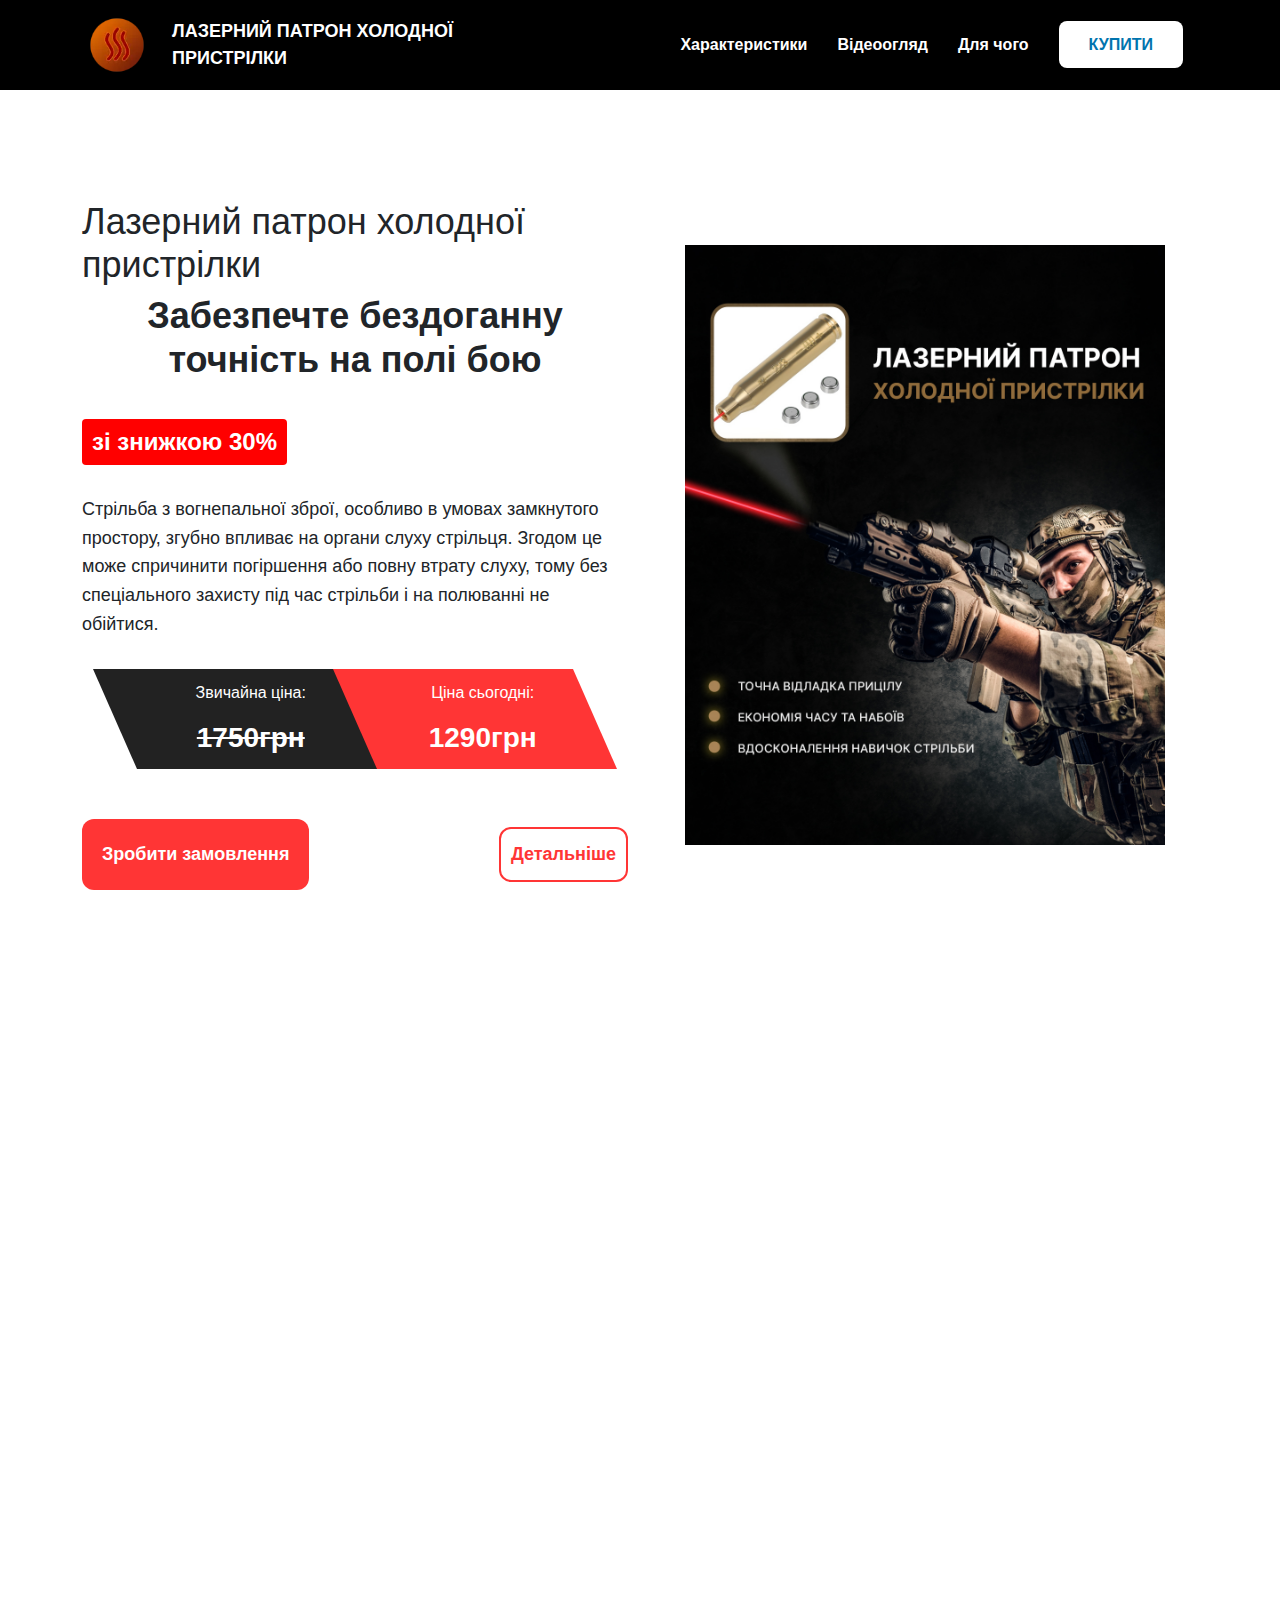
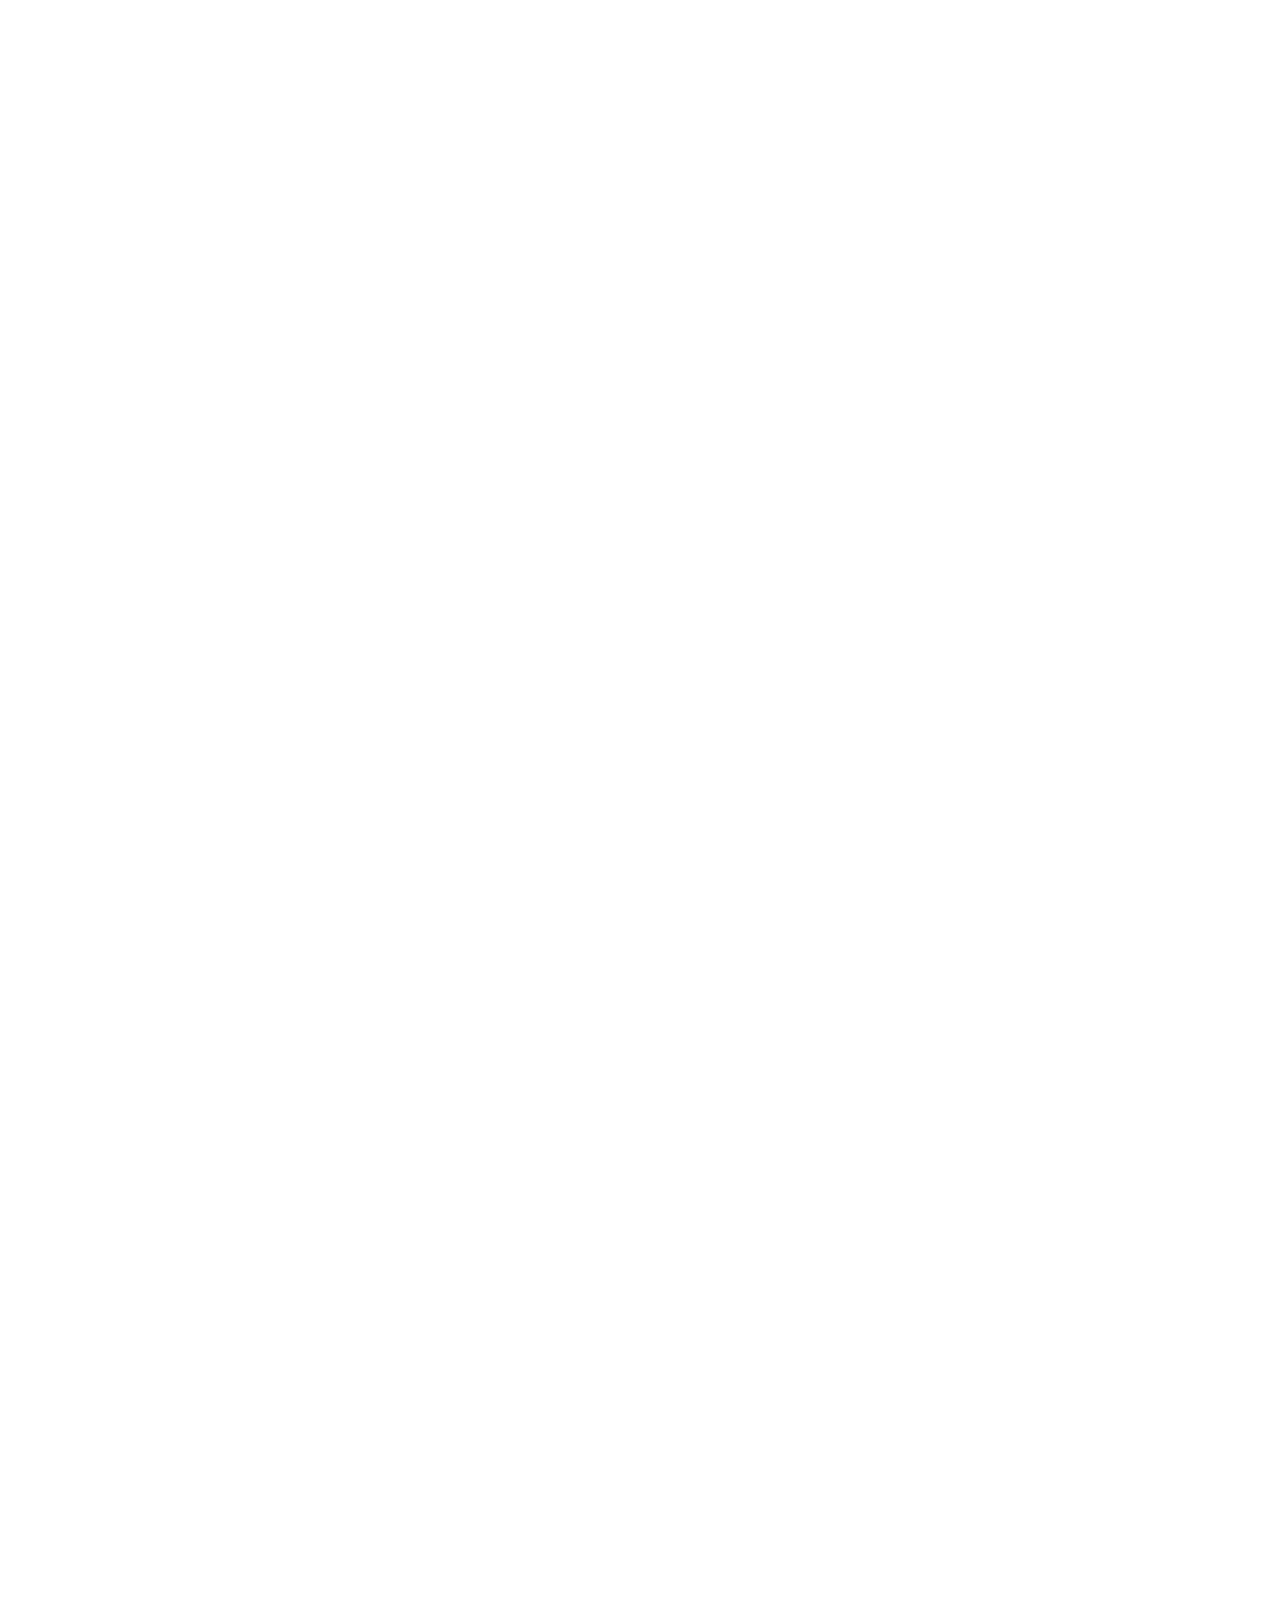
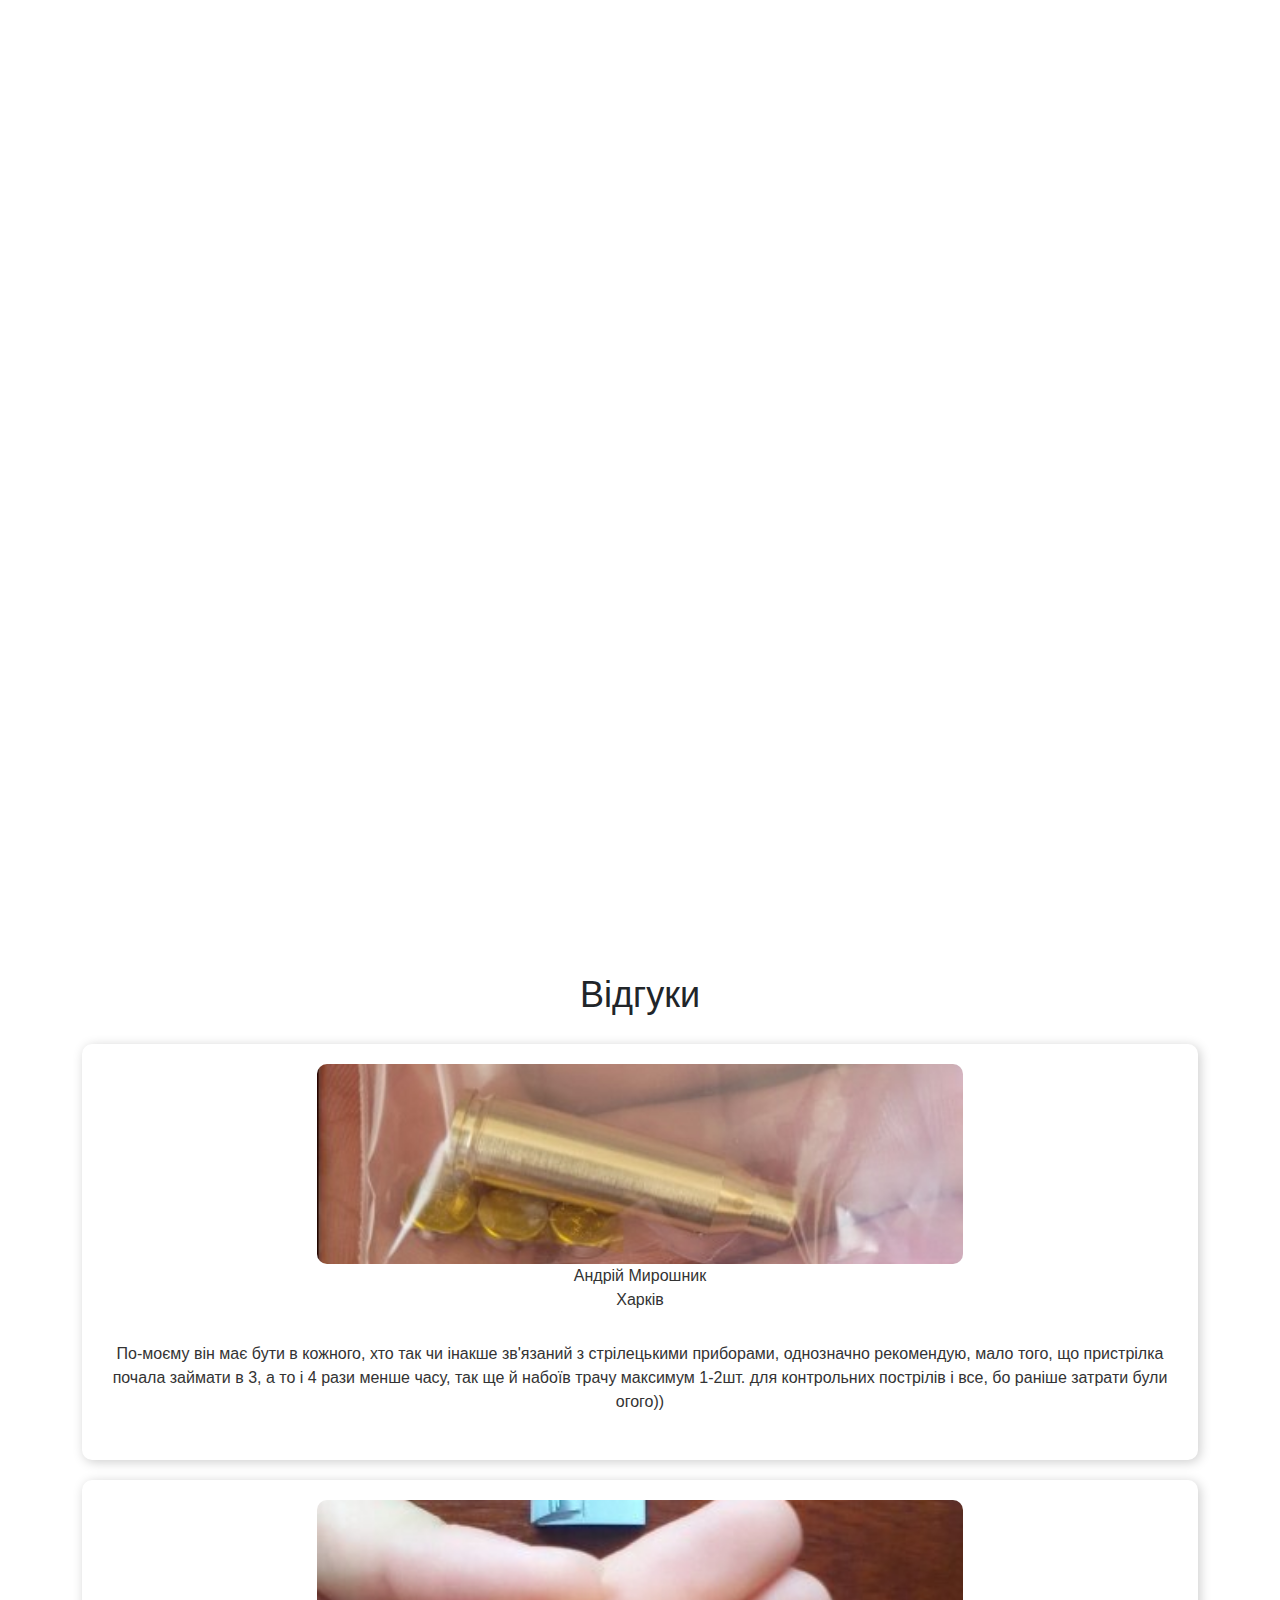
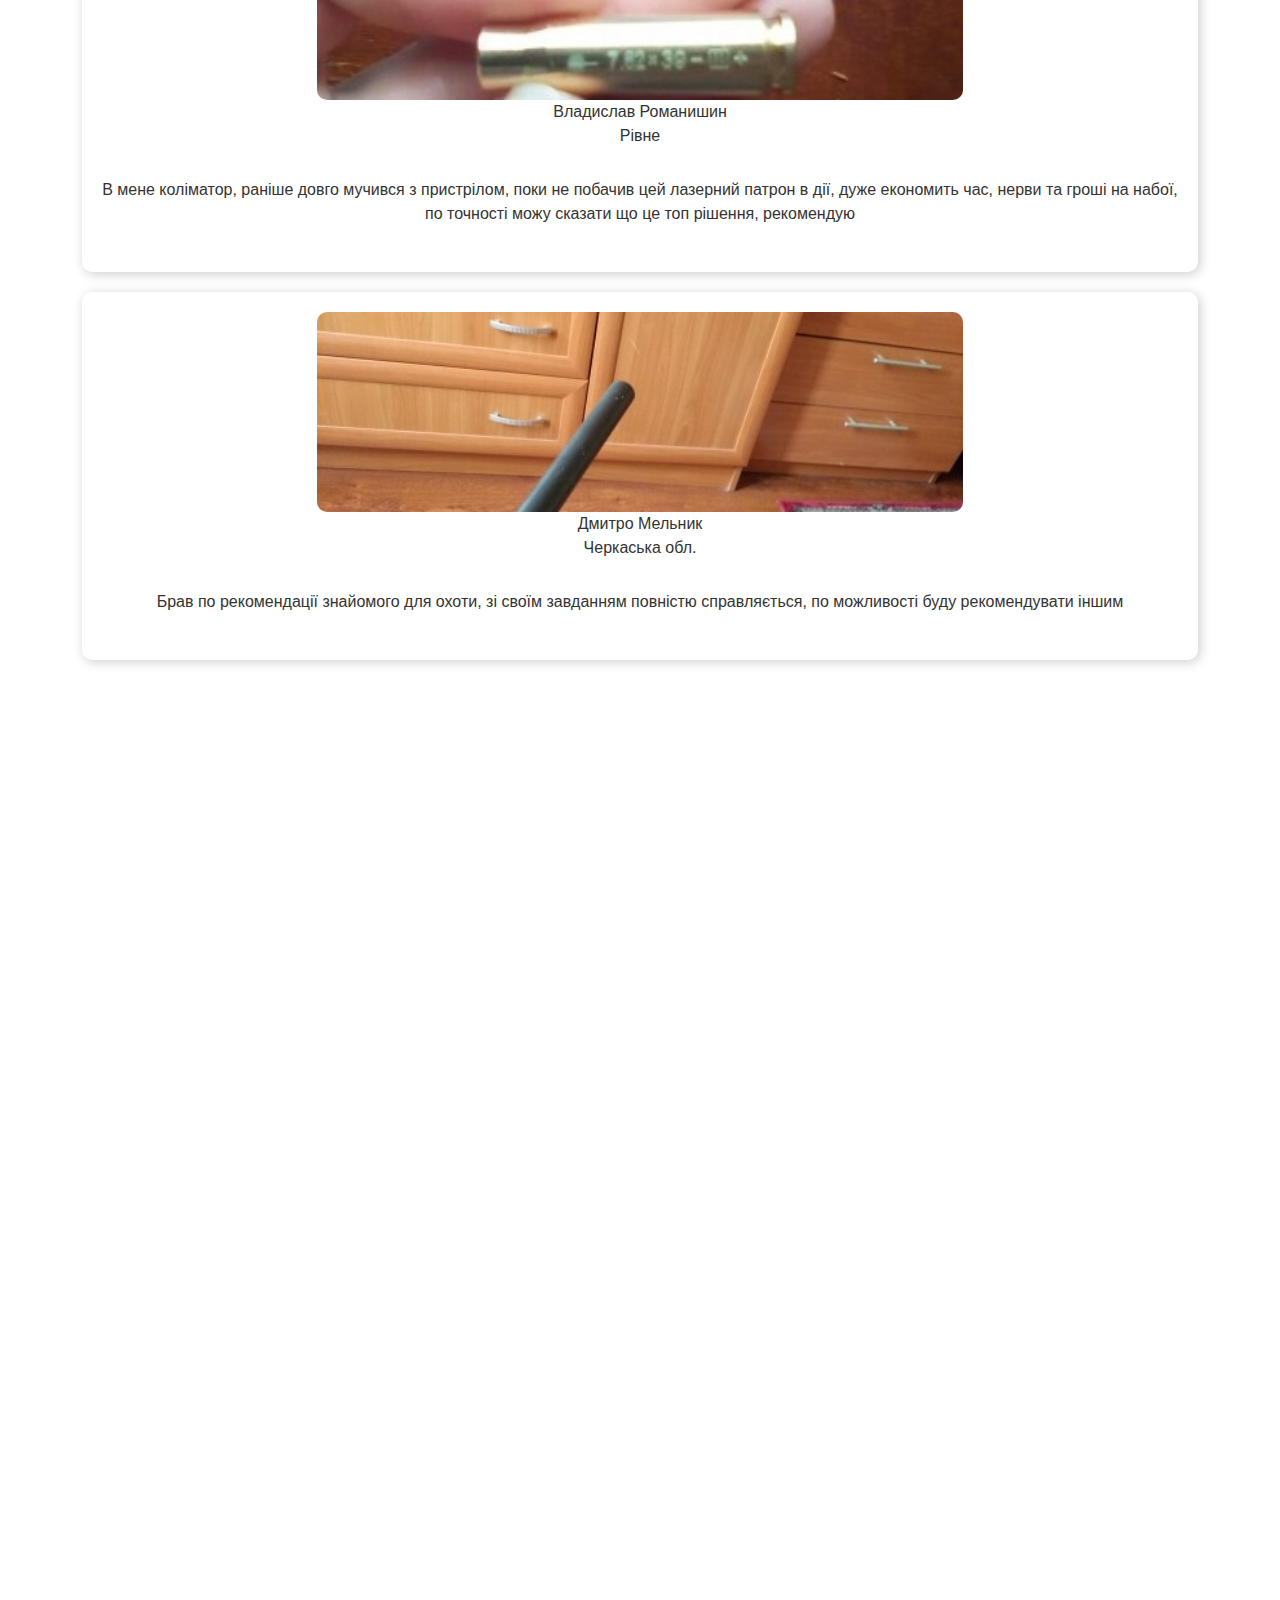
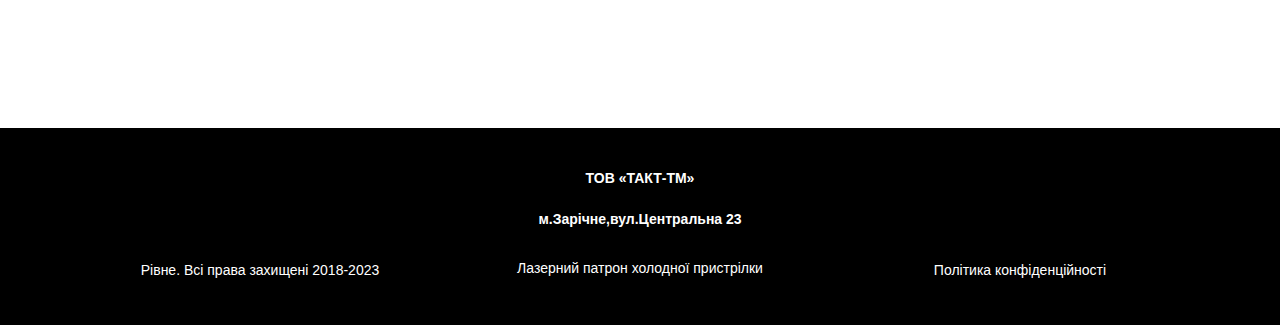
==== index.htm @ 35580bc6 "fx" ====
<html lang="en">
<head>
    <meta name="facebook-domain-verification" content="mes4q5y9ruas2o9gof9w94xjkvfzuq" />
    <meta charset="UTF-8">
    <meta http-equiv="X-UA-Compatible" content="IE=edge">
    <meta name="viewport" content="width=device-width, initial-scale=1.0">
    <link rel="icon" type="image/png" href="images/icon.webp">
    <title>Лазерний патрон холодної пристрілки</title>
    <meta name="description" content="Лазерний патрон холодної пристрілки">

    <!-- <link rel="preconnect" href="https://fonts.googleapis.com">
    <link rel="preconnect" href="https://fonts.gstatic.com" crossorigin>
    <link href="https://fonts.googleapis.com/css2?family=Oswald:wght@400;500;600;700&display=swap" rel="stylesheet"> -->
    <link href="css/css2.css" rel="stylesheet">
    <link rel="stylesheet" href="css/normalize.min.css">
    <link rel="stylesheet" href="css/bootstrap.min.css">
    <link rel="stylesheet" href="css/bootstrap-icons.css">
    <link rel="stylesheet" href="css/slick.min.css">
    <link rel="stylesheet" href="css/slick-theme.min.css">
    <link rel="stylesheet" href="css/aos.css">
    <link rel="stylesheet" href="css/style.css">
    <link rel="stylesheet" href="css/add.css">
    <link rel="stylesheet" href="../ajax/libs/font-awesome/6.2.0/css/all.min.css" integrity="sha512-xh6O/CkQoPOWDdYTDqeRdPCVd1SpvCA9XXcUnZS2FmJNp1coAFzvtCN9BmamE+4aHK8yyUHUSCcJHgXloTyT2A==" crossorigin="anonymous" referrerpolicy="no-referrer">
    <!-- Meta Pixel Code -->
<script>
!function(f,b,e,v,n,t,s)
{if(f.fbq)return;n=f.fbq=function(){n.callMethod?
n.callMethod.apply(n,arguments):n.queue.push(arguments)};
if(!f._fbq)f._fbq=n;n.push=n;n.loaded=!0;n.version='2.0';
n.queue=[];t=b.createElement(e);t.async=!0;
t.src=v;s=b.getElementsByTagName(e)[0];
s.parentNode.insertBefore(t,s)}(window, document,'script',
'https://connect.facebook.net/en_US/fbevents.js');
fbq('init', '333750852397048');
fbq('track', 'PageView');
</script>
<noscript><img height="1" width="1" style="display:none"
src="https://www.facebook.com/tr?id=333750852397048&ev=PageView&noscript=1"
/></noscript>
<!-- End Meta Pixel Code -->

</head>

<body class="loader-active">
    <div class="loader">
        <div class="spinner-border" role="status">
            <span class="visually-hidden">Loading...</span>
        </div>
    </div>
    <header id="header" class="header ">
        <!--header-fixed -->
        <div class="container">
            <div class="header-content">
                <div class="logo">
                    <a href="#">
                        <img src="images/logo.webp" alt="">
                        <span>Лазерний патрон холодної пристрілки</span>
                    </a>
                </div>
                <nav>
                    <li>
                        <a href="#bullets">
                            Характеристики
                        </a>
                    </li>
                    <li>
                        <a href="#video">
                            Відеоогляд
                        </a>
                    </li>
                    <li>
                        <a href="#why">
                            Для чого
                        </a>
                    </li>
                    <li>
                        <a href="#" class="nav-buy-item" data-bs-toggle="modal" data-bs-target="#orderModal">
                            Купити
                        </a>
                    </li>
                </nav>
            </div>
        </div>
    </header>

    <section class="first" id="first">
        <div class="container main-content">
            <div class="row">
                <div class="col-lg-6 col-12">
                    <div class="first-text">
                        <h1>Лазерний патрон холодної пристрілки</h1>
                        <h5 class="text-center fw-semibold">Забезпечте бездоганну точність на полі бою
                        </h5>
                        <span class="subtitle">зі знижкою 30%</span>

                        <p>
                        Стрільба з вогнепальної зброї, особливо в умовах замкнутого простору, згубно впливає на органи слуху стрільця.
Згодом це може спричинити погіршення або повну втрату слуху, тому без спеціального захисту під час стрільби і на полюванні не обійтися.

                        </p>

                        <div class="price_block">
                            <div class="price_item old">
                                <div class="text">Звичайна ціна:</div>
                                <div class="value"><del>1750грн</del></div>
                            </div>
                            <div class="price_item new">
                                <div class="text">Ціна сьогодні:</div>
                                <div class="value"> 1290грн </div>
                            </div>
                        </div>

                        <div class="first-btns">
                            <button type="button" class="btn-buy" data-bs-toggle="modal" data-bs-target="#orderModal">
                                Зробити замовлення
                            </button>

                            <a href="#bullets" class="btn-buy btn-buy--details">Детальніше</a>
                        </div>
                    </div>
                </div>
                <div class="col-lg-6 col-12">
                    <div class="first-img">
                        <img src="images/_25D0_25BF_25D0_25B0_25D1_2582_25D1_2580_25D0_25BE_25D0_25BD _25D1_2581_25D0_25B0_25D0_25B9_25D1_2582.jpg" alt="">
                    </div>
                </div>
            </div>
        </div>
        <div class="mobile-content">
            <div class="mobile-content__header">
                <h3 class="text-center fw-bolder">Лазерний патрон холодної пристрілки</h3>
                <h5 class="text-center fw-semibold">Забезпечте бездоганну точність на полі бою</h5>
                <span class="bg-danger rounded-2text-center fw-semibold">Зі знижкою 30%</span>
            </div>
            <img src="images/_25D0_25BF_25D0_25B0_25D1_2582_25D1_2580_25D0_25BE_25D0_25BD _25D1_2581_25D0_25B0_25D0_25B9_25D1_2582.jpg" alt="">
            <!--<span class="colors" style="font-size: 28px;">з хутром</span>
            <span class="colors">
                Кольори - чорний та <span style="color: #788968;">хакі</span>
            </span>-->
            <div class="price_block">
                <div class="price_item old">
                    <div class="text">Звичайна ціна:</div>
                    <div class="value"><del>1750грн</del></div>
                </div>
                <div class="price_item new">
                    <div class="text">Ціна сьогодні:</div>
                    <div class="value"> 1290грн </div>
                </div>
            </div>
            <button type="button" class="btn-buy js-get-product" data-bs-toggle="modal" data-bs-target="#orderModal" data-id="157" data-price="950" data-name="Лазерний патрон холодної пристрілки">
                Зробити замовлення
            </button>
            <img src="images/_25D1_2584_25D0_25BE_25D1_2582_25D0_25BE _25D0_25BF_25D0_25B5_25D1_2580_25D0_25B5_25D0_25B2_25D0_25B0_25D0_25B31.jpg" alt=""><br>
            <!--<img class="img-gif" src="images/gif2.gif" alt="">-->
            <p>
            Лазерний патрон холодної пристрілки використовується для пристрілки оптичних, відкритих або коліматорних прицілів. Патрон вставляється як звичайний набій, але замість кулі з дула гвинтівки виходить лазерний промінь.


        </div>

    </section>
    
        <section>
        <div class="container">
            <div class="row">
                <div class="col-12">
                    <h2 class="text-center">                                                                                                                                                     
            </div>
        </div>
    </section>
    <br>

    <!-- <section class="advantages" id="advantages" data-aos="fade-right">
        <div class="container">
            <div class="row">
                <div class="col-12">
                    <h2 class="fs-2 text-center">Переваги камери WIFI Smart Camera</h2>
                </div>
            </div>
            <div class="row">
                <div class="col-12">
                    <img src="img/bullets_main.jpg" alt="">
                </div>
            </div>
        </div>
    </section> -->


    <section class="section-bullets" id="bullets" data-aos="fade-right">
        <div class="container">
            <div class="row">
                <div class="col-12">
                    <h2 class="text-center">Характеристики</h2>
                </div>
            </div>
            <div class="bullets-container">
                <div class="row">
                    <div class="col col-xl-4 col-md-6 col-12">
                        <div class="bullet-item">
                            <div class="bullet-img">
                                <img src="images/_25D0_25BF_25D1_2580_25D0_25B8_25D1_2586_25D1_2596_25D0_25BB.jpg" alt="">
                            </div>
                            <div class="bullet-descr">
                                <!--<h5 class="mt-6">Захист</h5>-->
                                <ul class="char-list">
                                    <li>
                                    Ефективна пристрілка: Лазерний патрон дозволяє швидко і точно пристріляти зброю без необхідності витрачати боєприпаси на гарячу пристрілку.
  
                                    </li>
                                    <li>
                                        Економія часу та боєприпасів: Використання лазерного патрона дозволяє значно скоротити час, який зазвичай потрібен на пристрілку з оптичними прицілами, коліматорами тощо.

                                    </li>
                                </ul>
                            </div>
                        </div>
                    </div>

                    <div class="col col-xl-4 col-md-6 col-12">
                        <div class="bullet-item">
                            <div class="bullet-img">
                                <img src="images/_25D0_25BA_25D0_25B0_25D0_25BB_25D1_2596_25D0_25B1_25D1_2580_25D0_25B81.jpg" alt="">
                            </div>

                            <div class="bullet-descr">
                                <!--<h5 class="mt-6">Комфорт для зору</h5>-->
                                <ul class="char-list">
                                    <li>
                                    Універсальність: Підходить для пристрілки різних типів прицілів, включаючи оптичні, відкриті та коліматорні.

                                    </li>
                                    <li>
                                        Чітке позиціонування: Лазерний промінь дозволяє точно позиціонувати прицільну точку на мішені, що забезпечує високу точність стрільби.
                                </ul>
                            </div>
                        </div>
                    </div>

                    <div class="col col-xl-4 col-md-6 col-12">
                        <div class="bullet-item">
                            <div class="bullet-img">
                                <img src="images/_25D0_25BA_25D0_25B0_25D0_25BB_25D1_2596_25D0_25B1_25D1_2580_25D0_25B82.jpg" alt="">
                            </div>

                            <div class="bullet-descr">
                                <!--<h5 class="mt-6">Якісна рама</h5>-->
                                <ul class="char-list">
                                    <li>
                                    Універсальність калібру: Цей лазерний патрон підходить для зброї з калібром 5.45x39 (в наявності також є інші калібри), що охоплює різні моделі, такі як АК74, АК74М, АКС, АКСУ, Малюк та Форт. Це робить його варіантом для власників різних збройних систем.
                                    </li>
                                    
                                    <li>
                                    Видимість променя: Червоний лазерний промінь добре видно, що полегшує визначення точки прицілу навіть на великій відстані.
                                    </li>
                                </ul>
                            </div>
                        </div>
                    </div>

                    <div class="col col-xl-4 col-md-6 col-12">
                        <div class="bullet-item">
                            <div class="bullet-img">
                                <img src="images/_25D0_25BA_25D0_25BE_25D1_2580_25D0_25B8_25D1_2581_25D1_2582_25D1_2583_25D0_25B2_25D0_25B0_25D0_25BD03273AD77B" alt="">
                            </div>

                            <div class="bullet-descr">
                                <!--<h5 class="mt-6">Зручність</h5>-->
                                <ul class="char-list">
                                    <li>
                                    Висока якість матеріалів: Лазерний патрон виготовлений зі високоякісних матеріалів, що забезпечує його довговічність і надійність.
                                    </li>
                                    <li>
                                    Зручність використання: Лазерний патрон має компактний розмір і простий у використанні. Він легко встановлюється у ствол зброї і не потребує додаткових налаштувань.
                                    </li>
                                </ul>
                            </div>
                        </div>
                    </div>

                    

                    <!-- <div class="col col-xl-4 col-md-6 col-12">
                        <div class="bullet-item">
                            <div class="bullet-img">
                                <img src="images/bul6.webp" alt="">
                            </div>

                            <div class="bullet-descr">
                                <h5 class="mt-6">Сумісна з побутовий балоном</h5>
                                <ul class="char-list">
                                    <li>
                                        В комплекті йде перехідник на побутовий балон
                                    </li>
                                    <li>
                                        Витрати газу: <b>82 гр/год</b>
                                    </li>
                                </ul>
                            </div>
                        </div>
                    </div> -->
                </div>
            </div>
        </div>
    </section>



    <!--<img src="images/gif_2.gif" alt="" style="width: 95%;margin: 0 auto;display:block;"><br /><br />-->
    <section class="how cmr-bck-dark" id="how" data-aos="fade-up">
        <div class="container">
            <div class="row">
                <div class="col-12">
                    <h2 class="text-center">
                        Подивіться як це зручно
                    </h2>
                </div>
            </div>
            <div class="row">
                <div class="how-container">
                    <div class="how-item">
                        <div class="how-item__icon">
                            <svg class="svgicon" id="svg54" preserveaspectratio="xMidYMid meet" xmlns="http://www.w3.org/2000/svg" viewbox="0 0 60 60">
                                <rect x="0" y="0" width="60" height="60" style="fill: transparent;" rx="50%" ry="50%">
                                </rect>
                                <g transform="scale(0.6) translate(20, 20)">
                                    <path class="st0" d="M58.624,12.583c-1.225-3.155-3.718-2.657-6.42-2.122c-1.613,0.337-8.791,2.437-20.147,14.413 c-4.714,4.97-7.822,8.932-9.869,11.954c-1.25-1.535-2.684-3.178-4.188-4.683c-4.627-4.625-9.786-7.802-10.002-7.936 c-2.167-1.324-4.993-0.643-6.32,1.521c-1.325,2.164-0.646,4.994,1.516,6.323c0.045,0.028,4.475,2.768,8.302,6.596 c3.904,3.904,7.439,9.183,7.475,9.234c0.862,1.294,2.308,2.05,3.829,2.05c0.261,0,0.522-0.022,0.786-0.067 c1.795-0.312,3.238-1.654,3.677-3.423c0.01-0.042,1.835-5.083,11.47-15.24c7.759-8.183,12.934-10.784,14.727-11.505 c0.017-0.003,2.947-1.268,2.98-1.282C58.777,17.457,59.538,14.94,58.624,12.583z">
                                    </path>
                                </g>
                            </svg>
                        </div>
                        <div class="how-item__text">
                        Швидка та точна пристрілка, що займатиме в рази менше часу та нервів

                        </div>
                    </div>

                    <div class="how-item">
                        <div class="how-item__icon">
                            <svg class="svgicon" id="svg54" preserveaspectratio="xMidYMid meet" xmlns="http://www.w3.org/2000/svg" viewbox="0 0 60 60">
                                <rect x="0" y="0" width="60" height="60" style="fill: transparent;" rx="50%" ry="50%">
                                </rect>
                                <g transform="scale(0.6) translate(20, 20)">
                                    <path class="st0" d="M58.624,12.583c-1.225-3.155-3.718-2.657-6.42-2.122c-1.613,0.337-8.791,2.437-20.147,14.413 c-4.714,4.97-7.822,8.932-9.869,11.954c-1.25-1.535-2.684-3.178-4.188-4.683c-4.627-4.625-9.786-7.802-10.002-7.936 c-2.167-1.324-4.993-0.643-6.32,1.521c-1.325,2.164-0.646,4.994,1.516,6.323c0.045,0.028,4.475,2.768,8.302,6.596 c3.904,3.904,7.439,9.183,7.475,9.234c0.862,1.294,2.308,2.05,3.829,2.05c0.261,0,0.522-0.022,0.786-0.067 c1.795-0.312,3.238-1.654,3.677-3.423c0.01-0.042,1.835-5.083,11.47-15.24c7.759-8.183,12.934-10.784,14.727-11.505 c0.017-0.003,2.947-1.268,2.98-1.282C58.777,17.457,59.538,14.94,58.624,12.583z">
                                    </path>
                                </g>
                            </svg>
                        </div>
                        <div class="how-item__text">
                        Підходить для пристрілки різних типів прицілів

                        </div>
                    </div>

                    <div class="how-item">
                        <div class="how-item__icon">
                            <svg class="svgicon" id="svg54" preserveaspectratio="xMidYMid meet" xmlns="http://www.w3.org/2000/svg" viewbox="0 0 60 60">
                                <rect x="0" y="0" width="60" height="60" style="fill: transparent;" rx="50%" ry="50%">
                                </rect>
                                <g transform="scale(0.6) translate(20, 20)">
                                    <path class="st0" d="M58.624,12.583c-1.225-3.155-3.718-2.657-6.42-2.122c-1.613,0.337-8.791,2.437-20.147,14.413 c-4.714,4.97-7.822,8.932-9.869,11.954c-1.25-1.535-2.684-3.178-4.188-4.683c-4.627-4.625-9.786-7.802-10.002-7.936 c-2.167-1.324-4.993-0.643-6.32,1.521c-1.325,2.164-0.646,4.994,1.516,6.323c0.045,0.028,4.475,2.768,8.302,6.596 c3.904,3.904,7.439,9.183,7.475,9.234c0.862,1.294,2.308,2.05,3.829,2.05c0.261,0,0.522-0.022,0.786-0.067 c1.795-0.312,3.238-1.654,3.677-3.423c0.01-0.042,1.835-5.083,11.47-15.24c7.759-8.183,12.934-10.784,14.727-11.505 c0.017-0.003,2.947-1.268,2.98-1.282C58.777,17.457,59.538,14.94,58.624,12.583z">
                                    </path>
                                </g>
                            </svg>
                        </div>
                        <div class="how-item__text">
                        100% точність та економія боєприпасів

                        </div>
                    </div>
                    <div class="how-item">
                        <div class="how-item__icon">
                            <svg class="svgicon" id="svg54" preserveaspectratio="xMidYMid meet" xmlns="http://www.w3.org/2000/svg" viewbox="0 0 60 60">
                                <rect x="0" y="0" width="60" height="60" style="fill: transparent;" rx="50%" ry="50%">
                                </rect>
                                <g transform="scale(0.6) translate(20, 20)">
                                    <path class="st0" d="M58.624,12.583c-1.225-3.155-3.718-2.657-6.42-2.122c-1.613,0.337-8.791,2.437-20.147,14.413 c-4.714,4.97-7.822,8.932-9.869,11.954c-1.25-1.535-2.684-3.178-4.188-4.683c-4.627-4.625-9.786-7.802-10.002-7.936 c-2.167-1.324-4.993-0.643-6.32,1.521c-1.325,2.164-0.646,4.994,1.516,6.323c0.045,0.028,4.475,2.768,8.302,6.596 c3.904,3.904,7.439,9.183,7.475,9.234c0.862,1.294,2.308,2.05,3.829,2.05c0.261,0,0.522-0.022,0.786-0.067 c1.795-0.312,3.238-1.654,3.677-3.423c0.01-0.042,1.835-5.083,11.47-15.24c7.759-8.183,12.934-10.784,14.727-11.505 c0.017-0.003,2.947-1.268,2.98-1.282C58.777,17.457,59.538,14.94,58.624,12.583z">
                                    </path>
                                </g>
                            </svg>
                        </div>
                        <div class="how-item__text">
                        Підберемо калібр відповідно до вашої ситуації (уточнюється менеджером)

                        </div>
                    </div>
                    <div class="how-item">
                        <div class="how-item__icon">
                            <svg class="svgicon" id="svg54" preserveaspectratio="xMidYMid meet" xmlns="http://www.w3.org/2000/svg" viewbox="0 0 60 60">
                                <rect x="0" y="0" width="60" height="60" style="fill: transparent;" rx="50%" ry="50%">
                                </rect>
                                <g transform="scale(0.6) translate(20, 20)">
                                    <path class="st0" d="M58.624,12.583c-1.225-3.155-3.718-2.657-6.42-2.122c-1.613,0.337-8.791,2.437-20.147,14.413 c-4.714,4.97-7.822,8.932-9.869,11.954c-1.25-1.535-2.684-3.178-4.188-4.683c-4.627-4.625-9.786-7.802-10.002-7.936 c-2.167-1.324-4.993-0.643-6.32,1.521c-1.325,2.164-0.646,4.994,1.516,6.323c0.045,0.028,4.475,2.768,8.302,6.596 c3.904,3.904,7.439,9.183,7.475,9.234c0.862,1.294,2.308,2.05,3.829,2.05c0.261,0,0.522-0.022,0.786-0.067 c1.795-0.312,3.238-1.654,3.677-3.423c0.01-0.042,1.835-5.083,11.47-15.24c7.759-8.183,12.934-10.784,14.727-11.505 c0.017-0.003,2.947-1.268,2.98-1.282C58.777,17.457,59.538,14.94,58.624,12.583z">
                                    </path>
                                </g>
                            </svg>
                        </div>
                        <div class="how-item__text">
                        Легке встановлення та просте використання
                        </div>
                    </div>
                    </div>
                </div>
            </div>

        </div>
    </section>



    <!--<section class="copy" id="copy" data-aos="fade-right">-->
    <!--    <div class="container">-->
    <!--        <div class="row">-->
    <!--            <div class="col-12">-->
    <!--                <h2 class="fs-2 text-center text-danger text-uppercase fw-bolder">-->
    <!--                    Обережно!-->
    <!--                    <br>-->
    <!--                    Остерігайтесь дешевих копій!-->
    <!--                </h2>-->
    <!--            </div>-->
    <!--        </div>-->
    <!--        <div class="row">-->
    <!--            <div class="col-12 col-lg-6">-->
    <!--                <div class="copy-img">-->
    <!--                    <img src="img/copy.jpg" alt="">-->
    <!--                </div>-->
    <!--            </div>-->
    <!--            <div class="col-12 col-lg-6">-->
    <!--                <div class="copy-text">-->
    <!--                    <h5>-->
    <!--                        <b> <span class="text-danger">Мінуси</span> (100% зовнішня схожість з оригіналом):</b>-->
    <!--                    </h5>-->
    <!--                    <ul>-->
    <!--                        <li>-->
    <!--                            <i class="bi bi-backspace-reverse text-danger"></i>-->
    <!--                            Якість відеозйомки менше 1 мегапікселя-->
    <!--                        </li>-->
    <!--                        <li>-->
    <!--                            <i class="bi bi-backspace-reverse text-danger"></i>-->
    <!--                            Помилки при підключенні до телефону-->
    <!--                        </li>-->
    <!--                        <li>-->
    <!--                            <i class="bi bi-backspace-reverse text-danger"></i>-->
    <!--                            Відеозапис без звуку-->
    <!--                        </li>-->
    <!--                        <li>-->
    <!--                            <i class="bi bi-backspace-reverse text-danger"></i>-->
    <!--                            Відсутність функції повороту камери на 360 градусів-->
    <!--                        </li>-->
    <!--                    </ul>-->
    <!--                </div>-->
    <!--            </div>-->
    <!--        </div>-->
    <!--    </div>-->
    <!--</section>-->



    <!-- <section class="video" id="video" data-aos="fade-up">
        <div class="container">
            <div class="row">
                <div class="col-12">
                    <h2 class="fs-2 text-center">
                        Відеоогляд Обігрівача-плитки
                    </h2>
                </div>
            </div>
            <div class="row mt-1">
                <div class="col-12">
                    <div class="video-block">
                        <video src="https://www.youtube.com/watch?v=rynV5MUEolw" controls="controls" />                                                                                                                                                                                                                                       
                    </div>
                </div>
            </div>
        </div>
    </section> -->

    <section class="why" id="why" data-aos="fade-right">
        <div class="container">
            <div class="row">
                <div class="col-12">
                    <h4 class="fs-2 text-center">Для чого купують?</h4>
                </div>
            </div>
            <div class="why-container">
                <div class="row">
                    <div class="col-lg-4 col-12">
                        <div class="why-item">
                            <!-- <h5>Складна зима 2022</h5> -->
                            <img src="images/_25D1_2581_25D0_25BD_25D0_25B0_25D0_25B9_25D0_25BF_25D0_25B5_25D1_2580.jpg" alt="">
                            <span class="fs-4 mt-3">
                            Для військових та правоохоронних органів: Лазерний патрон може бути корисним для тренувань та пристрілки військових, де точність і швидкість реакції мають велике значення.
                            </span>
                        </div>
                    </div>
                    <div class="col-lg-4 col-12">
                        <div class="why-item">
                            <!-- <h5>Подорожі та походи</h5> -->
                            <img src="images/why2.jpg" alt="">
                            <span class="fs-4 mt-3">
                            Для власників зброї: Люди, які володіють зброєю, зокрема охотники, можуть використовувати лазерний патрон для точної пристрілки своєї зброї і покращення її ефективності.
                            </span>
                        </div>
                    </div>
                    <div class="col-lg-4 col-12">
                        <div class="why-item">
                            <!-- <h5>Полювання та рибалка</h5> -->
                            <img src="images/_25D1_2582_25D1_2596_25D1_2580.jpg" alt="">
                            <span class="fs-4 mt-3">
                            Для стрілецьких клубів та навчальних закладів: Організації, які займаються навчанням та тренуванням стрільби, можуть використовувати лазерний патрон як зручний та економічний засіб для навчання техніки прицілювання та стрільби без необхідності використання реальних патронів.

                            </span>
                        </div>
                    </div>
                </div>
            </div>
        </div>
    </section>

    <div class="galery reviews-block">
        <div class="container">
            <div class="row mt-3">
                <div class="col-12">
                    <h2 class="text-center">Відгуки</h2>
                </div>
            </div>
            <div class="row">
                <div class="col-12">
                    <div class="reviews_slider">
                        <div>
                            <div class="review_item">
                                <div class="author_block clearfix">
                                   <img class="avatar" src="images/_25D0_25BE_25D1_2582_25D0_25B7_25D0_25B8_25D0_25B2 4.jpg" alt="">
                                    <div class="author_info">
                                        
                                        <div class="name">Андрій Мирошник</div>
                                        <div class="info">Харків </div>
                                    </div>
                                </div>
                                <p>
                                 По-моєму він має бути в кожного, хто так чи інакше зв'язаний з стрілецькими приборами, однозначно рекомендую, мало того, що пристрілка почала займати в 3, а то і 4 рази менше часу, так ще й набоїв трачу максимум 1-2шт. для контрольних пострілів і все, бо раніше затрати були огого))

                                </p>
                            </div>
                        </div>

                        <div>
                            <div class="review_item">
                                <div class="author_block clearfix">
                                   <img class="avatar" src="images/_25D0_25BE_25D1_2582_25D0_25B7_25D0_25B8_25D0_25B2 1.jpg" alt="">
                                    <div class="author_info">
                                        <div class="name">Владислав Романишин</div>
                                        <div class="info">Рівне</div>
                                    </div>
                                </div>
                                <p>
                                 В мене коліматор, раніше довго мучився з пристрілом, поки не побачив цей лазерний патрон в дії, дуже економить час, нерви та гроші на набої, по точності можу сказати що це топ рішення, рекомендую
                                </p>
                            </div>
                        </div>

                        <div>
                            <div class="review_item">
                                <div class="author_block clearfix">
                                   <img class="avatar" src="images/_25D0_25BE_25D1_2582_25D0_25B7_25D0_25B8_25D0_25B2 3.jpg" alt="">
                                    <div class="author_info">
                                        <div class="name"> Дмитро Мельник</div>
                                        <div class="info">Черкаська обл.</div>
                                    </div>
                                </div>
                                <p>
                                 Брав по рекомендації знайомого для охоти, зі своїм завданням повністю справляється, по можливості буду рекомендувати іншим

                                </p>
                            </div>
                        </div>


                    </div>
                </div>
            </div>
        </div>

    </div>

    <section class="cta" id="cta" data-aos="fade-up">
        <div class="container-fluid">
            <div class="row">
                <div class="col-12 cta-headline">
                    <h3 class="text-center fw-bolder">Лазерний патрон холодної пристрілки</h3>
                    <h5 class="text-center fw-semibold">Забезпечте бездоганну точність на полі бою</h5>
                    <span class="bg-danger rounded-2text-center fw-semibold">Зі знижкою 30%</span>
                </div>
            </div>
        </div>
        <div class="container">
            <div class="row">
                <div class="col-12">
                    <div class="cta-img">
                        <img src="images/_25D0_25BF_25D0_25B0_25D1_2582_25D1_2580_25D0_25BE_25D0_25BD _25D1_2581_25D0_25B0_25D0_25B9_25D1_2582.jpg" alt="">
                    </div>
                </div>
                <!--<span class="colors" style="font-size: 28px;">з хутром</span>
                <span class="colors">
                    Кольори - чорний та <span style="color: #788968;">хакі</span>
                </span>-->
                <div class="col-12">
                    <div class="cta-form">
                        <div class="price_block">
                            <div class="price_item old">
                                <div class="text">Звичайна ціна:</div>
                                <div class="value"><del>1750грн</del></div>
                            </div>
                            <div class="price_item new">
                                <div class="text">Ціна сьогодні:</div>
                                <div class="value"> 1290грн </div>
                            </div>
                        </div>

                        <button type="button" class="btn-buy js-get-product" data-bs-toggle="modal" data-bs-target="#orderModal" data-id="" data-price="899" data-name="Лазерний патрон холодної пристрілки">
                            Зробити замовлення
                        </button>
                    </div>
                </div>
            </div>
        </div>
    </section>

    <footer>
        <div class="container">
            <div class="row">
                <div class="company-details">
                    <span style="margin-bottom: 20px">ТОВ «ТАКТ-ТМ»</span>
                    <span>м.Зарічне,вул.Центральна 23</span>
                    <!-- <span>
                        <a href="380630669413">+380 63 066 94 13</a>
                    </span> -->

                </div>

                <style>
                    .company-details {
                        box-sizing: border-box;
                        width: 100%;
                        margin: 0 auto;
                        text-align: center;
                        font-weight: 700;
                        color: white;
                        margin-bottom: 30px;
                        display: flex;
                        flex-direction: column;
                        align-items: center;
                    }
                </style>
            </div>

            <div class="row">
                <div class="col-md-4">
                    <span class="footer__policy">Рівне. Всі права захищені 2018-2023</span>
                </div>
                <div class="col-md-4">
                    <h3 class="footer__title">Лазерний патрон холодної пристрілки</h3>
                </div>
                <div class="col-md-4">
                    <a class="footer__link" href="politics.html">Політика конфіденційності</a>
                </div>
            </div>
        </div>
    </footer>


    <div class="modal fade" id="orderModal" tabindex="-1" aria-labelledby="orderModal" aria-hidden="true">
        <div class="modal-dialog">
            <div class="modal-content">
                <div class="modal-header">
                    <button type="button" class="btn-close" data-bs-dismiss="modal" aria-label="Close"></button>
                </div>
                <div class="modal-body">
                    <form action="spasibo.php" method="post">
                        <h3 class="mb-3">Заповніть, будь ласка, форму нижче</h3>
                        <input class="form-control form-control-lg" type="text" placeholder="Ваше прізвище та ім'я" name="name" required="">
                        <input class="form-control form-control-lg mt-3" type="text" placeholder="Ваш номер телефону" name="phone" required="">

                        <input type="hidden" name="product" id="hiddenProduct" value="Лазерний патрон холодної пристрілки" hidden="hidden">
                        <input type="hidden" name="type" value="offer">
                        <button type="submit" class="btn-buy mt-5">
                            Зробити замовлення
                        </button>

                        <span class="mt-4 text-center" style="font-size: 12px">
                            Відправляючи дані ви погоджуєтесь з <a href="politics.html" target="_blank">політикою
                                конфіденційності</a>
                        </span>
                    </form>
                </div>
            </div>
        </div>
    </div>

    <script src="js/jquery.min.js"></script>
    <script src="js/jquery.maskedinput.min.js"></script>
    <script src="js/bootstrap.bundle.min.js"></script>
    <script src="js/aos.js"></script>
    <script src="js/slick.min.js"></script>
    <script src="js/scripts.js"></script>



</body>

</html>
---- css/css2.css ----
@font-face {
  font-family: 'Lora';
  font-style: italic;
  font-weight: 400;
  font-display: swap;
  src: url(../fonts/0QI8MX1D_JOuMw_hLdO6T2wV9KnW-MoFkqg.ttf) format('truetype');
}
@font-face {
  font-family: 'Lora';
  font-style: italic;
  font-weight: 500;
  font-display: swap;
  src: url(../fonts/0QI8MX1D_JOuMw_hLdO6T2wV9KnW-PgFkqg.ttf) format('truetype');
}
@font-face {
  font-family: 'Lora';
  font-style: italic;
  font-weight: 600;
  font-display: swap;
  src: url(../fonts/0QI8MX1D_JOuMw_hLdO6T2wV9KnW-BQCkqg.ttf) format('truetype');
}
@font-face {
  font-family: 'Lora';
  font-style: italic;
  font-weight: 700;
  font-display: swap;
  src: url(../fonts/0QI8MX1D_JOuMw_hLdO6T2wV9KnW-C0Ckqg.ttf) format('truetype');
}
@font-face {
  font-family: 'Lora';
  font-style: normal;
  font-weight: 400;
  font-display: swap;
  src: url(../fonts/0QI6MX1D_JOuGQbT0gvTJPa787weuyJG.ttf) format('truetype');
}
@font-face {
  font-family: 'Lora';
  font-style: normal;
  font-weight: 500;
  font-display: swap;
  src: url(../fonts/0QI6MX1D_JOuGQbT0gvTJPa787wsuyJG.ttf) format('truetype');
}
@font-face {
  font-family: 'Lora';
  font-style: normal;
  font-weight: 600;
  font-display: swap;
  src: url(../fonts/0QI6MX1D_JOuGQbT0gvTJPa787zAvCJG.ttf) format('truetype');
}
@font-face {
  font-family: 'Lora';
  font-style: normal;
  font-weight: 700;
  font-display: swap;
  src: url(../fonts/0QI6MX1D_JOuGQbT0gvTJPa787z5vCJG.ttf) format('truetype');
}
---- css/style.css ----
@font-face {
    font-family: "TTNorms Medium";
    src: url(../fonts/343165_D_0.eot);
    src: url(../fonts/343165_D_0.eot) format("embedded-opentype"), url(../fonts/343165_D_0.woff2) format("woff2"), url(../fonts/343165_D_0.woff) format("woff"), url(../fonts/343165_D_0.ttf) format("truetype")
}

* {
    font-family: "Open Sans", "Helvetica Neue", Helvetica, Arial, sans-serif;

    /* font-family: 'Oswald', sans-serif; */
    -webkit-box-sizing: border-box;
    box-sizing: border-box
}

h1,
h2,
h3,
h4,
h5,
h6 {
    font-family: "TTNorms Medium", sans-serif;
    /* font-family: 'Oswald', sans-serif; */
    font-size: 36px
}

.cmr-bck-dark {
    background-color: #292e2d;
    color: white
}

.loader-active {
    overflow: hidden
}

.loader-active .loader {
    height: 100vh;
    width: 100%;
    position: absolute;
    left: 0;
    top: 0;
    background-color: #0074ae;
    display: -webkit-box;
    display: -ms-flexbox;
    display: flex;
    -webkit-box-align: center;
    -ms-flex-align: center;
    align-items: center;
    -webkit-box-pack: center;
    -ms-flex-pack: center;
    justify-content: center;
    z-index: 300
}

.loader-active .loader .spinner-border {
    color: white;
    width: 100px;
    height: 100px
}

header {
    background-color: #0074ae;
    position: fixed;
    z-index: 100;
    width: 100%
}

header .header-content {
    display: -webkit-box;
    display: -ms-flexbox;
    display: flex;
    -webkit-box-align: center;
    -ms-flex-align: center;
    align-items: center;
    -webkit-box-pack: justify;
    -ms-flex-pack: justify;
    justify-content: space-between;
    padding: 10px 0px
}

.header--fixed .logo a img {
    height: 60px;
    -webkit-transition: all .4s;
    transition: all .4s
}

.header--fixed .logo a span {
    font-size: 18px;
    -webkit-transition: all .4s;
    transition: all .4s;
}

.logo a {
    text-decoration: none;
    display: -webkit-box;
    display: -ms-flexbox;
    display: flex;
    -webkit-box-align: center;
    -ms-flex-align: center;
    align-items: center
}

.logo a img {
    height: 70px;
    -o-object-fit: contain;
    object-fit: contain;
    -webkit-transition: all .4s;
    transition: all .4s
}

.logo a span {
    color: white;
    font-weight: 900;
    text-transform: uppercase;
    font-size: 24px;
    margin-left: 20px;
    -webkit-transition: all .4s;
    transition: all .4s;
    max-width: 300px;
}

nav {
    display: -webkit-box;
    display: -ms-flexbox;
    display: flex;
    -webkit-box-align: center;
    -ms-flex-align: center;
    align-items: center;
    list-style: none
}

nav li {
    margin: 0px 15px
}

nav li a {
    text-decoration: none;
    color: white;
    font-weight: 700;
    position: relative;
    -webkit-transition: all .4s;
    transition: all .4s
}

nav li a::after {
    content: '';
    background-color: white;
    width: 0%;
    height: 2px;
    bottom: -2px;
    position: absolute;
    left: 0;
    -webkit-transition: all .4s;
    transition: all .4s
}

nav li a:hover {
    color: #b7c0d6;
    -webkit-transition: all .4s;
    transition: all .4s
}

nav li a:hover::after {
    background-color: #b7c0d6;
    width: 100%;
    -webkit-transition: all .4s;
    transition: all .4s
}

.nav-buy-item {
    background-color: white;
    padding: 15px 30px;
    border-radius: 8px;
    color: #0074ae;
    -webkit-transition: all .4s;
    transition: all .4s;
    text-transform: uppercase;
    white-space: nowrap;
}

.nav-buy-item:hover {
    background-color: #b7c0d6;
    color: white;
    -webkit-transition: all .4s;
    transition: all .4s
}

.nav-buy-item:hover::after {
    width: 0px !important
}

@media (max-width: 1399px) {
    .logo a span {
        font-size: 18px
    }

    .logo img {
        height: 60px
    }

    .header--fixed .logo a img {
        height: 50px;
        -webkit-transition: all .4s;
        transition: all .4s
    }

    .header--fixed .logo a span {
        font-size: 14px;
        -webkit-transition: all .4s;
        transition: all .4s
    }
}

@media (max-width: 992px) {
    header nav {
        display: none
    }
}

@media (max-width: 575px) {
    header {
        display: none
    }
}

.first {
    padding: 200px 0px 20px
}

.mobile-content {
    display: none
}

.first-text {
    display: -webkit-box;
    display: -ms-flexbox;
    display: flex;
    -webkit-box-orient: vertical;
    -webkit-box-direction: normal;
    -ms-flex-direction: column;
    flex-direction: column;
    -webkit-box-align: start;
    -ms-flex-align: start;
    align-items: flex-start;
    -webkit-box-pack: center;
    -ms-flex-pack: center;
    justify-content: center
}

.first-text h1 {
    font-size: 44px
}

.first-text .subtitle {
    font-size: 24px;
    margin: 30px 0px;
    background-color: red;
    padding: 5px 10px;
    border-radius: 4px;
    color: white;
    font-weight: 700
}

.first-text p {
    font-size: 18px;
    line-height: 1.6;
    margin-bottom: 30px
}

.first-text p .subtitle--yellow {
    padding: 0px 3px;
    background-color: yellow
}

.first-text .price_item .text {
    font-size: 20px
}

.first-text .price_item .value {
    font-size: 28px
}

.first-text .first-btns {
    display: -webkit-box;
    display: -ms-flexbox;
    display: flex;
    -webkit-box-align: center;
    -ms-flex-align: center;
    align-items: center;
    -webkit-box-pack: justify;
    -ms-flex-pack: justify;
    justify-content: space-between;
    align-items: center;
    width: 100%;
    margin-top: 50px
}

.first-text .first-btns .btn-buy {
    font-size: 22px;
    padding: 12px 20px
}

.first-text .first-btns .btn-buy--details {
    color: #ff3535
}

.first-img {
    width: 100%;
    height: 100%;
    display: -webkit-box;
    display: -ms-flexbox;
    display: flex;
    -webkit-box-align: center;
    -ms-flex-align: center;
    align-items: center;
    -webkit-box-pack: center;
    -ms-flex-pack: center;
    justify-content: center
}

.first-img img {
    width: 100%;
    -o-object-fit: contain;
    object-fit: contain;
    max-height: 600px
}

@media (max-width: 1399px) {
    .first-text h1 {
        font-size: 36px
    }

    .first-text .price_item.old {
        padding-left: 10px
    }

    .first-text .price_item .text {
        font-size: 16px
    }

    .first-text .first-btns .btn-buy {
        font-size: 18px;
        padding: 12px 10px
    }
}

@media (max-width: 992px) {
    .first-text .first-btns {
        -webkit-box-orient: vertical;
        -webkit-box-direction: normal;
        -ms-flex-direction: column;
        flex-direction: column;
        -webkit-box-align: center;
        -ms-flex-align: center;
        align-items: center
    }

    .first-text .first-btns .btn-buy {
        margin: 15px 0px;
        width: 100%
    }
}

@media (max-width: 575px) {
    .first {
        padding: 0px
    }

    .first-text h1 {
        text-align: center
    }

    .main-content {
        display: none
    }

    .mobile-content {
        display: -webkit-box;
        display: -ms-flexbox;
        display: flex;
        -webkit-box-orient: vertical;
        -webkit-box-direction: normal;
        -ms-flex-direction: column;
        flex-direction: column;
        -webkit-box-align: center;
        -ms-flex-align: center;
        align-items: center;
        overflow: hidden
    }

    .mobile-content .mobile-content__header {
        background-color: #0074ae;
        padding: 10px 0px 10px;
        color: white;
        display: -webkit-box;
        display: -ms-flexbox;
        display: flex;
        -webkit-box-orient: vertical;
        -webkit-box-direction: normal;
        -ms-flex-direction: column;
        flex-direction: column;
        -webkit-box-align: center;
        -ms-flex-align: center;
        align-items: center;
        width: 100%
    }

    .mobile-content .mobile-content__header h3 {
        font-size: 20px;
        margin-bottom: 5px
    }

    .mobile-content .mobile-content__header h5 {
        font-size: 12px;
        margin: 0;
        margin-bottom: 5px
    }

    .mobile-content .mobile-content__header span {
        padding: 2px 5px
    }

    .mobile-content img {
        width: 100%;
        -o-object-fit: contain;
        object-fit: contain
    }

    .mobile-content .price_block {
        width: 90%
    }

    .mobile-content .price_item {
        padding-left: 0px !important
    }

    .mobile-content .price_item .text {
        font-size: 14px
    }

    .mobile-content .price_item .value {
        font-size: 24px
    }

    .mobile-content .btn-buy {
        margin-top: 20px;
        font-size: 14px;
        margin-bottom: 30px;
        padding: 10px 18px
    }

    .mobile-content p {
        font-size: 18px;
        line-height: 1.6;
        margin-bottom: 30px;
        text-align: center
    }

    .mobile-content p .subtitle--yellow {
        padding: 0px 3px;
        background-color: yellow
    }
}

.advantages {
    padding: 20px 0px
}

.advantages img {
    width: 100%;
    -o-object-fit: contain;
    object-fit: contain
}

.char-list {
    text-align: left !important
}

.char-list li {
    font-size: 20px
}

.char-list li::marker {
    color: #2349d3;
    font-size: 24px
}

.section-bullets {
    padding: 20px 0px;
    background-color: #f7fcfc
}

.bullets-main-img {
    height: 100%;
    width: 100%;
    display: -webkit-box;
    display: -ms-flexbox;
    display: flex;
    -webkit-box-align: center;
    -ms-flex-align: center;
    align-items: center;
    -webkit-box-pack: center;
    -ms-flex-pack: center;
    justify-content: center
}

.bullets-main-img img {
    width: 100%;
    -o-object-fit: contain;
    object-fit: contain
}

.bullets-container {
    display: -webkit-box;
    display: -ms-flexbox;
    display: flex;
    -webkit-box-align: center;
    -ms-flex-align: center;
    align-items: center
}

.bullets-container .col {
    margin-bottom: 20px
}

.bullet-item {
    display: -webkit-box;
    display: -ms-flexbox;
    display: flex;
    -webkit-box-orient: vertical;
    -webkit-box-direction: normal;
    -ms-flex-direction: column;
    flex-direction: column;
    border: 2px solid;
    border-color: #5bc8b9;
    background-color: white;
    padding: 30px;
    height: 100%;
    margin-top: 30px;
    -webkit-box-shadow: 0 10px 40px 0 rgba(7, 22, 20, 0.15);
    box-shadow: 0 10px 40px 0 rgba(7, 22, 20, 0.15)
}

.bullet-item .bullet-descr {
    height: 100%;
    display: -webkit-box;
    display: -ms-flexbox;
    display: flex;
    -webkit-box-orient: vertical;
    -webkit-box-direction: normal;
    -ms-flex-direction: column;
    flex-direction: column;
    -webkit-box-pack: start;
    -ms-flex-pack: start;
    justify-content: flex-start
}

.bullet-item h5 {
    font-weight: 700;
    margin: 20px 0;
    text-transform: uppercase;
    font-size: 24px
}

.bullet-item .bullet-img {
    min-height: 350px
}

.bullet-item .bullet-img img {
    height: 100%;
    width: 100%;
    -o-object-fit: contain;
    object-fit: contain
}

.bullet-item .bullet-img video {
    width: 100%;
    max-height: 350px
}

.section-bullets-sm .bullets-container {
    -webkit-box-orient: vertical;
    -webkit-box-direction: normal;
    -ms-flex-direction: column;
    flex-direction: column
}

.section-bullets-sm .bullets-container h4 {
    font-size: 48px;
    margin: 45px 0;
    text-align: center;
    font-weight: 700
}

@media (max-width: 1399px) {
    .bullet-item {
        padding: 16px
    }

    .bullet-item h5 {
        text-align: center
    }
}

.why {
    padding: 20px 0px
}

.why-container {
    margin-top: 30px
}

.why-item {
    border-radius: 5px;
    -webkit-box-shadow: 0 10px 40px 0 rgba(7, 22, 20, 0.15);
    box-shadow: 0 10px 40px 0 rgba(7, 22, 20, 0.15);
    padding: 35px;
    text-align: center;
    display: flex;
    flex-direction: column;
    align-items: center;
    justify-content: flex-start;
    background-color: #fff;
    height: 100%
}

.why-item h5 {
    margin-bottom: 25px;
    font-weight: 700;
    font-size: 24px;
    text-transform: uppercase
}

.why-item span{
    font-size: 18px !important;
}

.why-item img {
    height: 220px;
    width: 100%;
    -o-object-fit: cover;
    object-fit: cover;
    border-radius: 8px;
}

@media (max-width: 992px) {
    .why-container .col-12 {
        margin-bottom: 30px
    }

    .why-item img {
        height: 300px
    }
}

.how {
    padding: 20px 0px
}

.how-container {
    display: -webkit-box;
    display: -ms-flexbox;
    display: flex;
    -webkit-box-orient: vertical;
    -webkit-box-direction: normal;
    -ms-flex-direction: column;
    flex-direction: column;
    -webkit-box-align: start;
    -ms-flex-align: start;
    align-items: flex-start
}

.how-container .how-item {
    display: -webkit-box;
    display: -ms-flexbox;
    display: flex;
    -webkit-box-align: center;
    -ms-flex-align: center;
    align-items: center;
    margin: 10px 0px
}

.how-container .how-item__icon {
    width: 100px;
    height: 100px
}

.how-container .how-item__icon svg {
    width: 100%;
    height: 100%;
    -o-object-fit: contain;
    object-fit: contain;
    fill: #0074ae
}

.how-container .how-item__text {
    font-size: 24px
}

@media (max-width: 575px) {
    .how-container .how-item .how-item__text {
        font-size: 16px
    }
}

.video {
    padding: 30px 0px;
    background-color: #f7fcfc
}

.video-block {
    height: 100%;
    width: 100%;
    display: -webkit-box;
    display: -ms-flexbox;
    display: flex;
    -webkit-box-align: center;
    -ms-flex-align: center;
    align-items: center;
    -webkit-box-pack: center;
    -ms-flex-pack: center;
    justify-content: center
}

.video-block iframe {
    width: 80%;
    height: 550px
}

@media (max-width: 992px) {
    .video-block iframe {
        width: 100%
    }
}

@media (max-width: 575px) {
    .video-block iframe {
        height: 250px
    }
}

.copy {
    padding: 20px 0px
}

.copy-img {
    width: 100%;
    height: 100%;
    display: -webkit-box;
    display: -ms-flexbox;
    display: flex;
    -webkit-box-align: center;
    -ms-flex-align: center;
    align-items: center;
    -webkit-box-pack: center;
    -ms-flex-pack: center;
    justify-content: center;
    padding: 30px
}

.copy-img img {
    width: 100%;
    height: 100%;
    -o-object-fit: contain;
    object-fit: contain
}

.copy-text {
    display: -webkit-box;
    display: -ms-flexbox;
    display: flex;
    -webkit-box-orient: vertical;
    -webkit-box-direction: normal;
    -ms-flex-direction: column;
    flex-direction: column;
    -webkit-box-align: start;
    -ms-flex-align: start;
    align-items: flex-start;
    -webkit-box-pack: center;
    -ms-flex-pack: center;
    justify-content: center;
    height: 100%
}

.copy-text h5 {
    font-size: 30px
}

.copy-text ul {
    margin-top: 30px
}

.copy-text ul li {
    font-size: 24px
}

.copy-text ul li::marker {
    content: ""
}

.cta {
    padding: 20px 0px
}

.cta-headline {
    background-color: #0074ae;
    color: white;
    padding: 20px 0px;
    display: -webkit-box;
    display: -ms-flexbox;
    display: flex;
    -webkit-box-orient: vertical;
    -webkit-box-direction: normal;
    -ms-flex-direction: column;
    flex-direction: column;
    -webkit-box-align: center;
    -ms-flex-align: center;
    align-items: center
}

.cta-img {
    width: 100%;
    height: 100%;
    display: -webkit-box;
    display: -ms-flexbox;
    display: flex;
    -webkit-box-align: center;
    -ms-flex-align: center;
    align-items: center;
    -webkit-box-pack: center;
    -ms-flex-pack: center;
    justify-content: center;
    padding: 50px 0px
}

.cta-img img {
    width: 100%;
    max-width: 500px;
    -o-object-fit: contain;
    object-fit: contain
}

.cta-form {
    display: -webkit-box;
    display: -ms-flexbox;
    display: flex;
    -webkit-box-align: center;
    -ms-flex-align: center;
    align-items: center;
    -webkit-box-orient: vertical;
    -webkit-box-direction: normal;
    -ms-flex-direction: column;
    flex-direction: column;
    -webkit-box-pack: center;
    -ms-flex-pack: center;
    justify-content: center;
    height: 100%
}

.cta-form button {
    margin-top: 30px;
    margin-bottom: 0px
}

.btn-buy {
    outline: none;
    border: 10px solid transparent;
    background-color: #ff3535;
    color: white;
    font-weight: 700;
    font-size: 24px;
    padding: 12px 22px;
    border-radius: 12px;
    -webkit-transform: translateY(0px);
    transform: translateY(0px);
    -webkit-transition: all .4s;
    transition: all .4s;
    text-decoration: none;
    text-align: center
}

.btn-buy:hover {
    background-color: #ad2b2b;
    -webkit-transform: translateY(-20px);
    transform: translateY(-20px);
    -webkit-transition: all .4s;
    transition: all .4s
}

.btn-buy--details {
    border: 2px solid #ff3535;
    background-color: transparent;
    color: #ad2b2b
}

.btn-buy--details:hover {
    border-color: #ad2b2b;
    background-color: transparent;
    color: #ad2b2b
}

.price_block {
    padding: 0;
    margin-left: auto;
    margin-right: auto;
    width: 80%
}

.price_item .text {
    margin: 0 0 25px;
    font-size: 32px;
    line-height: 14px;
    position: relative;
    z-index: 99;
    text-align: center
}

.price_item .value {
    font-weight: 700;
    font-size: 40px;
    line-height: 26px;
    position: relative;
    z-index: 99;
    text-align: center
}

.price_item.old {
    float: left;
    width: 50%;
    height: 100px;
    color: #fff;
    position: relative;
    padding: 17px 0 0 17px;
    background: #222
}

.price_item.old::before {
    display: block;
    content: '';
    border-left: 44px solid rgba(255, 255, 255, 0);
    border-top: 100px solid #222;
    position: absolute;
    top: 0;
    left: -44px
}

.price_item.old::after {
    display: block;
    content: '';
    border-left: 44px solid #222;
    border-top: 100px solid #ff3535;
    position: absolute;
    top: 0;
    right: -22px;
    z-index: 10
}

.price_item.new {
    float: left;
    width: 50%;
    height: 100px;
    color: #fff;
    position: relative;
    padding: 17px 0 0 37px;
    background: #ff3535
}

.price_item.new::before {
    display: block;
    content: '';
    border-right: 44px solid rgba(255, 255, 255, 0);
    border-bottom: 100px solid #ff3535;
    position: absolute;
    top: 0;
    right: -44px
}

@media (max-width: 1399px) {
    .cta-form .price_item .text {
        font-size: 24px
    }

    .cta-form .price_item .value {
        font-size: 32px
    }

    .cta-form button {
        font-size: 22px
    }
}

@media (max-width: 575px) {
    .cta {
        overflow: hidden
    }

    .cta-form .price_block {
        width: 100%
    }

    .cta-form .price_item {
        padding-left: 0px !important
    }

    .cta-form .price_item .text {
        font-size: 14px
    }

    .cta-form .price_item .value {
        font-size: 24px
    }

    .cta-headline h3 {
        font-size: 20px;
        margin-bottom: 5px
    }

    .cta-headline h5 {
        font-size: 12px;
        margin: 0;
        margin-bottom: 5px
    }

    .cta-headline span {
        padding: 2px 5px
    }
}

footer {
    background-color: black;
    padding: 40px 0px;
    text-align: center;
    color: white;
    font-size: 14px
}

footer .footer__policy {
    color: white;
    font-size: 14px
}

footer .footer__title {
    color: white;
    font-size: 14px
}

footer .footer__link {
    color: white;
    text-decoration: none;
    position: relative;
    -webkit-transition: all .4s;
    transition: all .4s;
    font-size: 14px !important
}

footer .footer__link::after {
    position: absolute;
    content: '';
    background-color: #b7c0d6;
    width: 0px;
    height: 2px;
    bottom: -2px;
    left: 0;
    -webkit-transition: all .4s;
    transition: all .4s
}

footer .footer__link:hover {
    color: #0074ae;
    -webkit-transition: all .4s;
    transition: all .4s
}

footer .footer__link:hover::after {
    background-color: #0074ae;
    -webkit-transition: all .4s;
    transition: all .4s
}

.modal form {
    width: 100%;
    display: -webkit-box;
    display: -ms-flexbox;
    display: flex;
    -webkit-box-orient: vertical;
    -webkit-box-direction: normal;
    -ms-flex-direction: column;
    flex-direction: column
}

.modal form h3 {
    text-align: center;
    font-size: 28px;
    text-transform: uppercase
}

.modal form button {
    font-size: 24px
}

.modal-header {
    border-bottom: 0px
}

@media (max-width: 575px) {
    .modal form button {
        font-size: 18px
    }
}

/*# sourceMappingURL=style.css.map */
---- css/add.css ----
.galery {
	padding: 35px 0 0;
}

.reviews-block{
    width: 100%;
    margin: 0 auto;
    padding: 10px;
}

.reviews_slider img {
	margin: 0 auto;
	-webkit-border-radius: 10px;
	-moz-border-radius: 10px;
	border-radius: 10px;
	height: 200px;
    object-fit: cover;
	width: 60%;
}
.reviews_slider .slick-prev,
.reviews_slider .slick-next{
	top: calc(50% - 20px);
    font-size: 0;
    line-height: 0;
    position: absolute;
    margin-top: -20px;
    display: block;
    border-radius: 5px;
    width: 40px;
    height: 40px;
    padding: 0;    
    cursor: pointer;
    color: transparent;
    border: none;
    outline: none;
	background-color: #0074ae;

    /* background: url(../../../https@svoiakramnytsia.online/mask2/img/arrow.png) no-repeat #2f80ed; */
    z-index: 3;
}
.reviews_slider .slick-prev{
    left: 20px;
}
.reviews_slider .slick-next{
    right: 20px;
}


.reviews_section {
	padding: 0 40px;
}
.reviews_section .description {
	padding: 0 0 25px;
	font-size: 24px;
	line-height: 30px;
	color: #fff;
	text-align: center;
}
.reviews_section .reviews_list {
	margin: 0 0 30px;
}
.review_item {
	border-radius: 10px;
	background: #fff;
	box-shadow: 2px 2px 12px rgba(0, 0, 0, 0.2);
	color: #333;
	overflow: hidden;
	/* width: 410px; */
	margin:20px auto;
}

.review_item p{
	padding: 10px 10px 30px;
    text-align: center;
}
.photo {
	display: block;
}
.author_block {
	text-align:center;
	padding: 20px;
	position: relative;
}
.reviews_section .avatar {
	display: block;
	float: left;
	width: 64px;
	-webkit-border-radius: 50%;
	-moz-border-radius: 50%;
	border-radius: 50%;
}
.reviews_section .author_info {
	padding: 10px 0 0 79px;
}
.reviews_section .author_info .name {
	font-weight: 700;
}

.slick-initialized .slick-slide{
	padding: 30px;
}

@media screen and (max-width: 800px){
	.slick-initialized .slick-slide{
		padding: 5px;
	}

	.reviews-block{
		padding: 5px;
	}

	.reviews-block .col-12{
		padding: 0px;
	}
}

.how-container .how-item__icon {
    min-width: 100px;
}

.colors{
	margin: 10px 0px;
	font-weight: 700;
	font-size: 20px;
	text-align: center;
}


header, .cta-headline, .mobile-content .mobile-content__header{
	background-color: #000000;
}

.how-container .how-item__icon svg{
	fill: ##000000;
}

.reviews_slider .slick-prev, .reviews_slider .slick-next{
	background-color: ##000000;
}

.loader-active .loader{
	background-color: ##000000;
}

.cta-img{
	padding: 0px;
}

.cta .col-12{
	padding: 0px;
}

.cta-headline{
	padding: 20px !important;
}

.img-gif{
	max-width: 450px;
	width: 100%;
	margin: 0 auto;
	margin-top: 10px;
	margin-bottom: 10px;
}
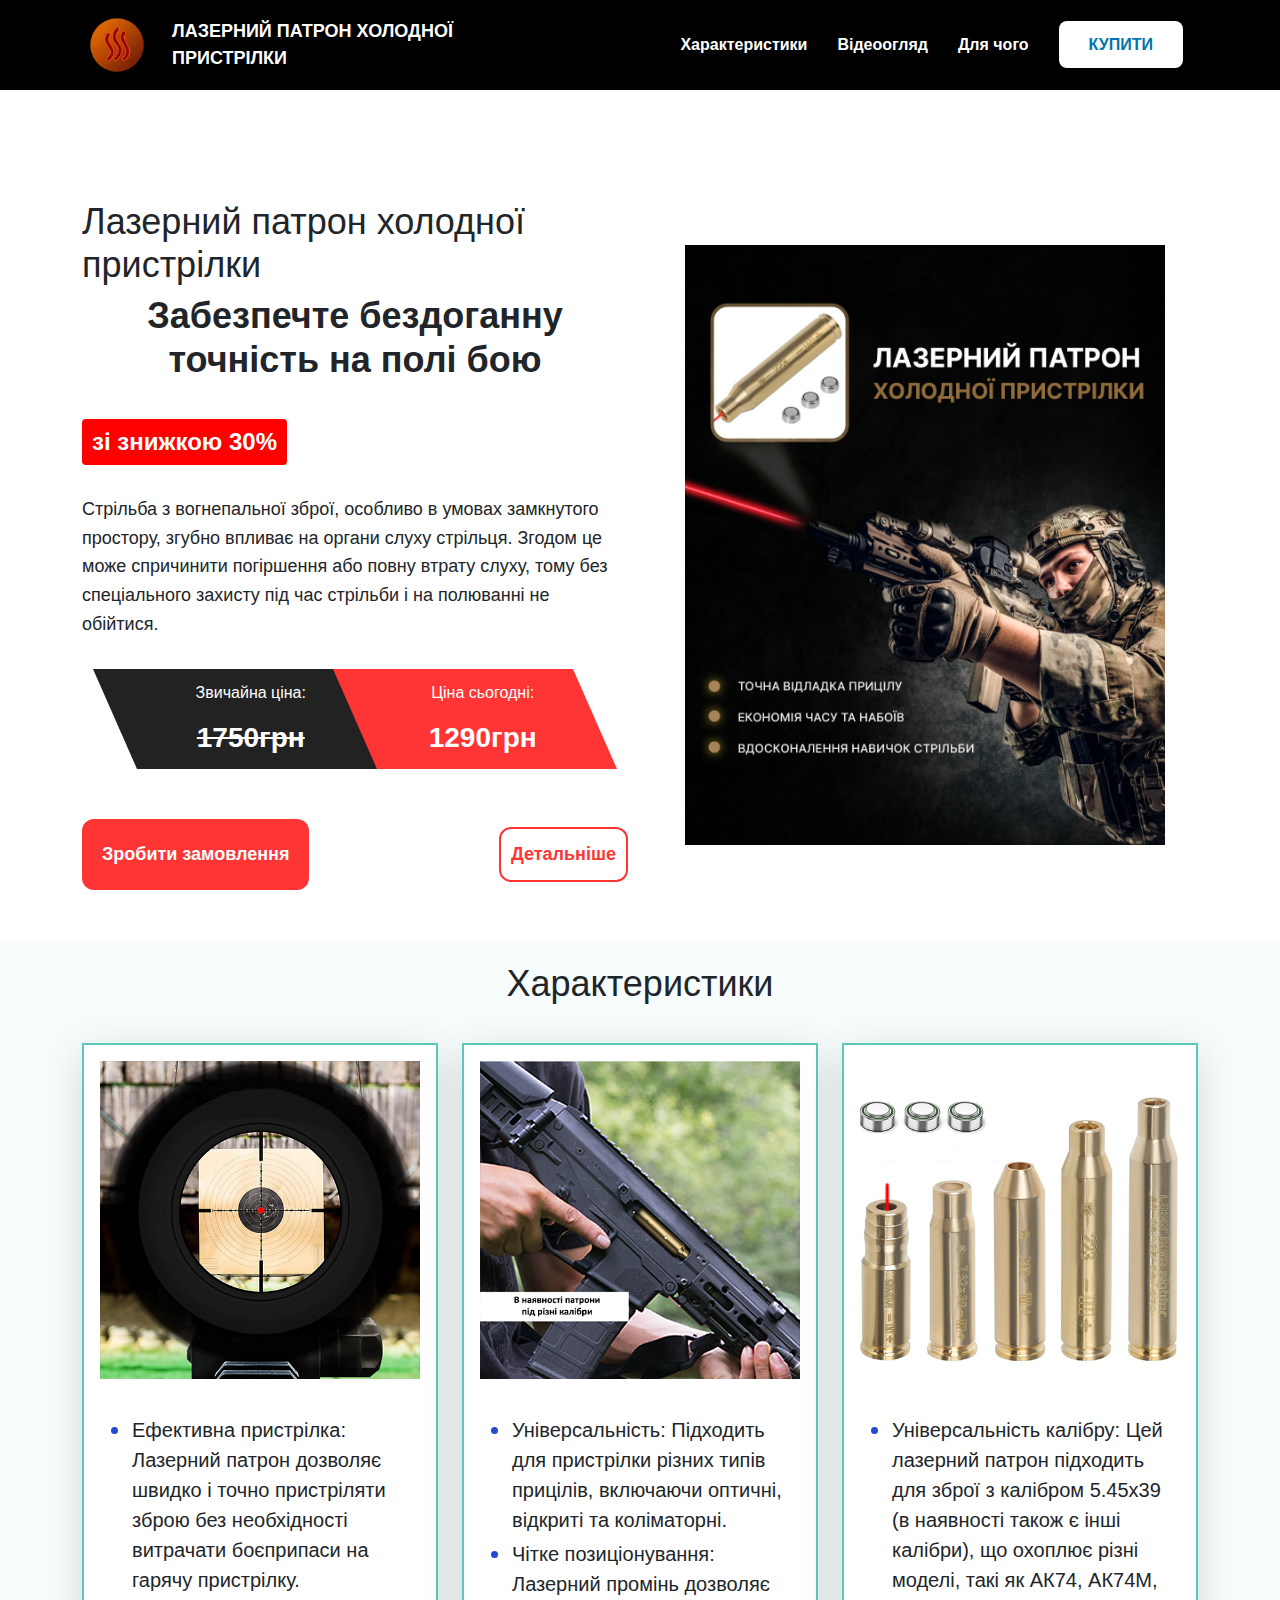
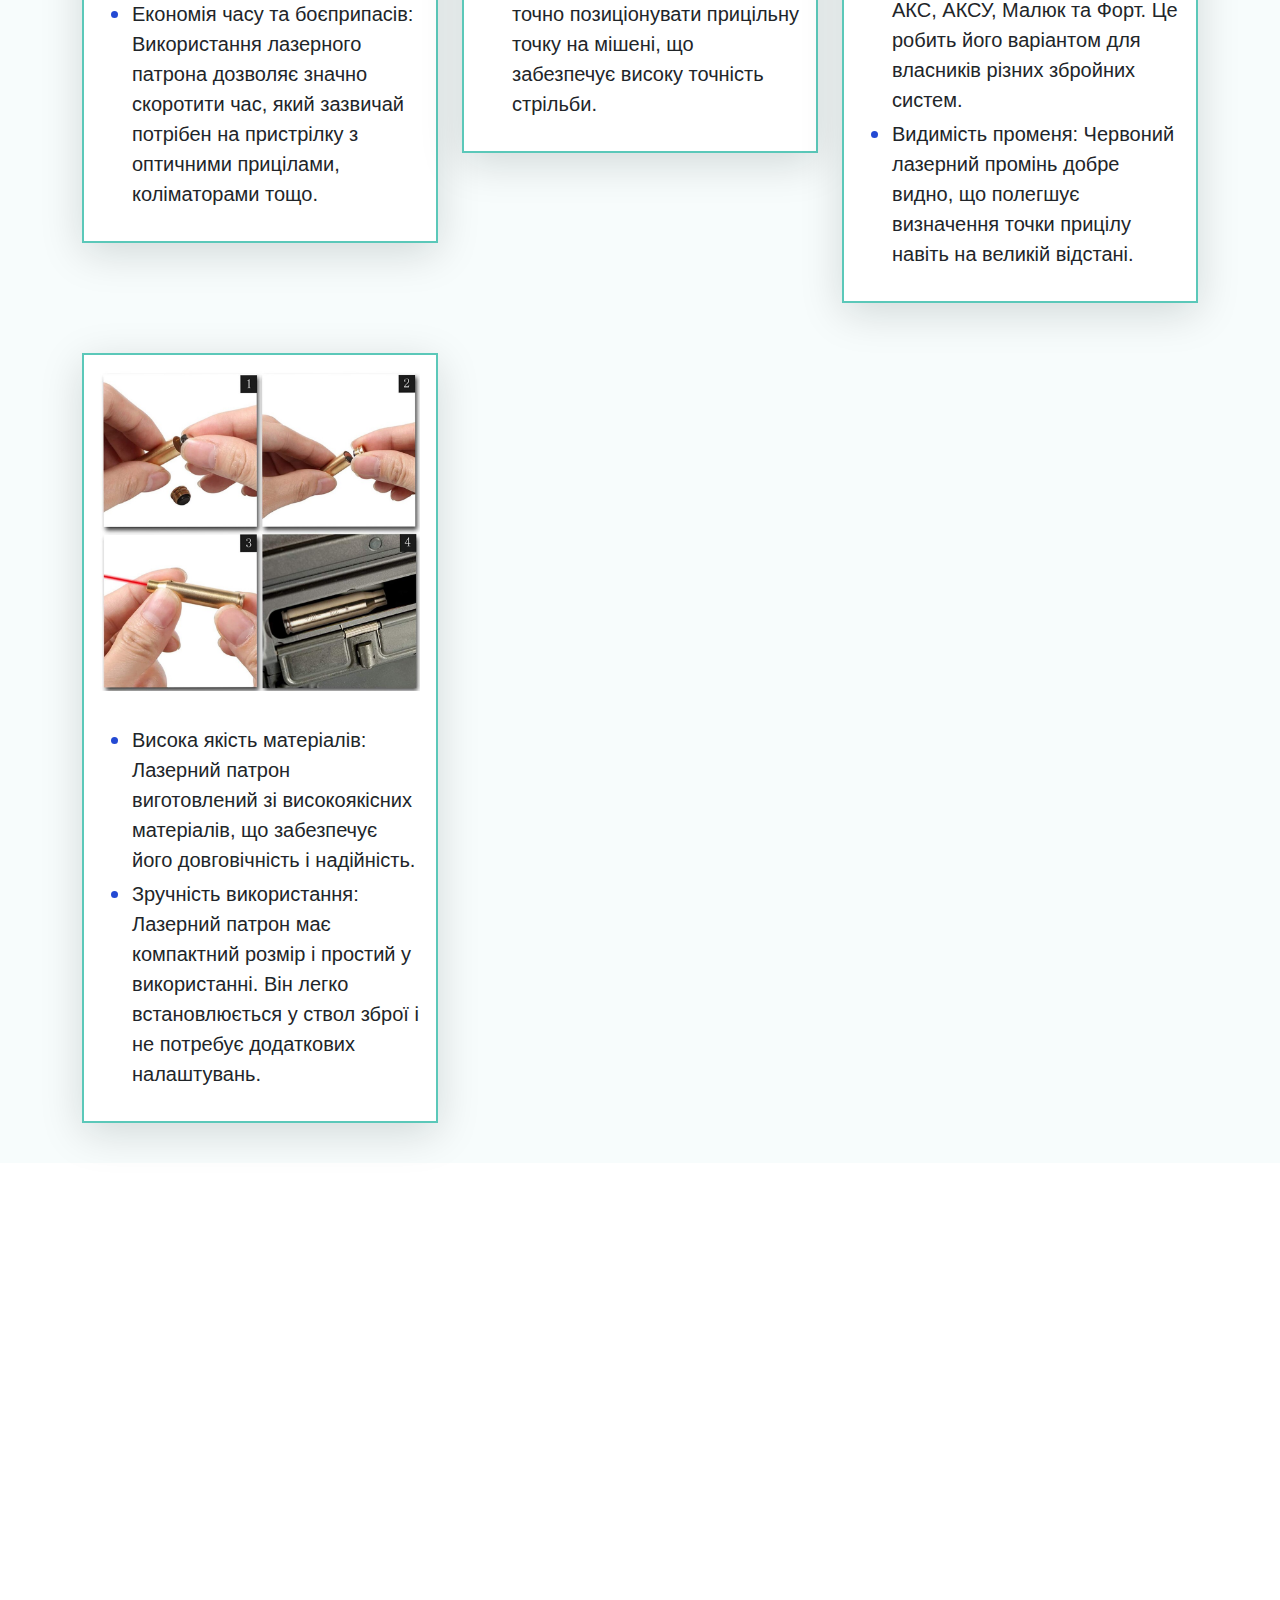
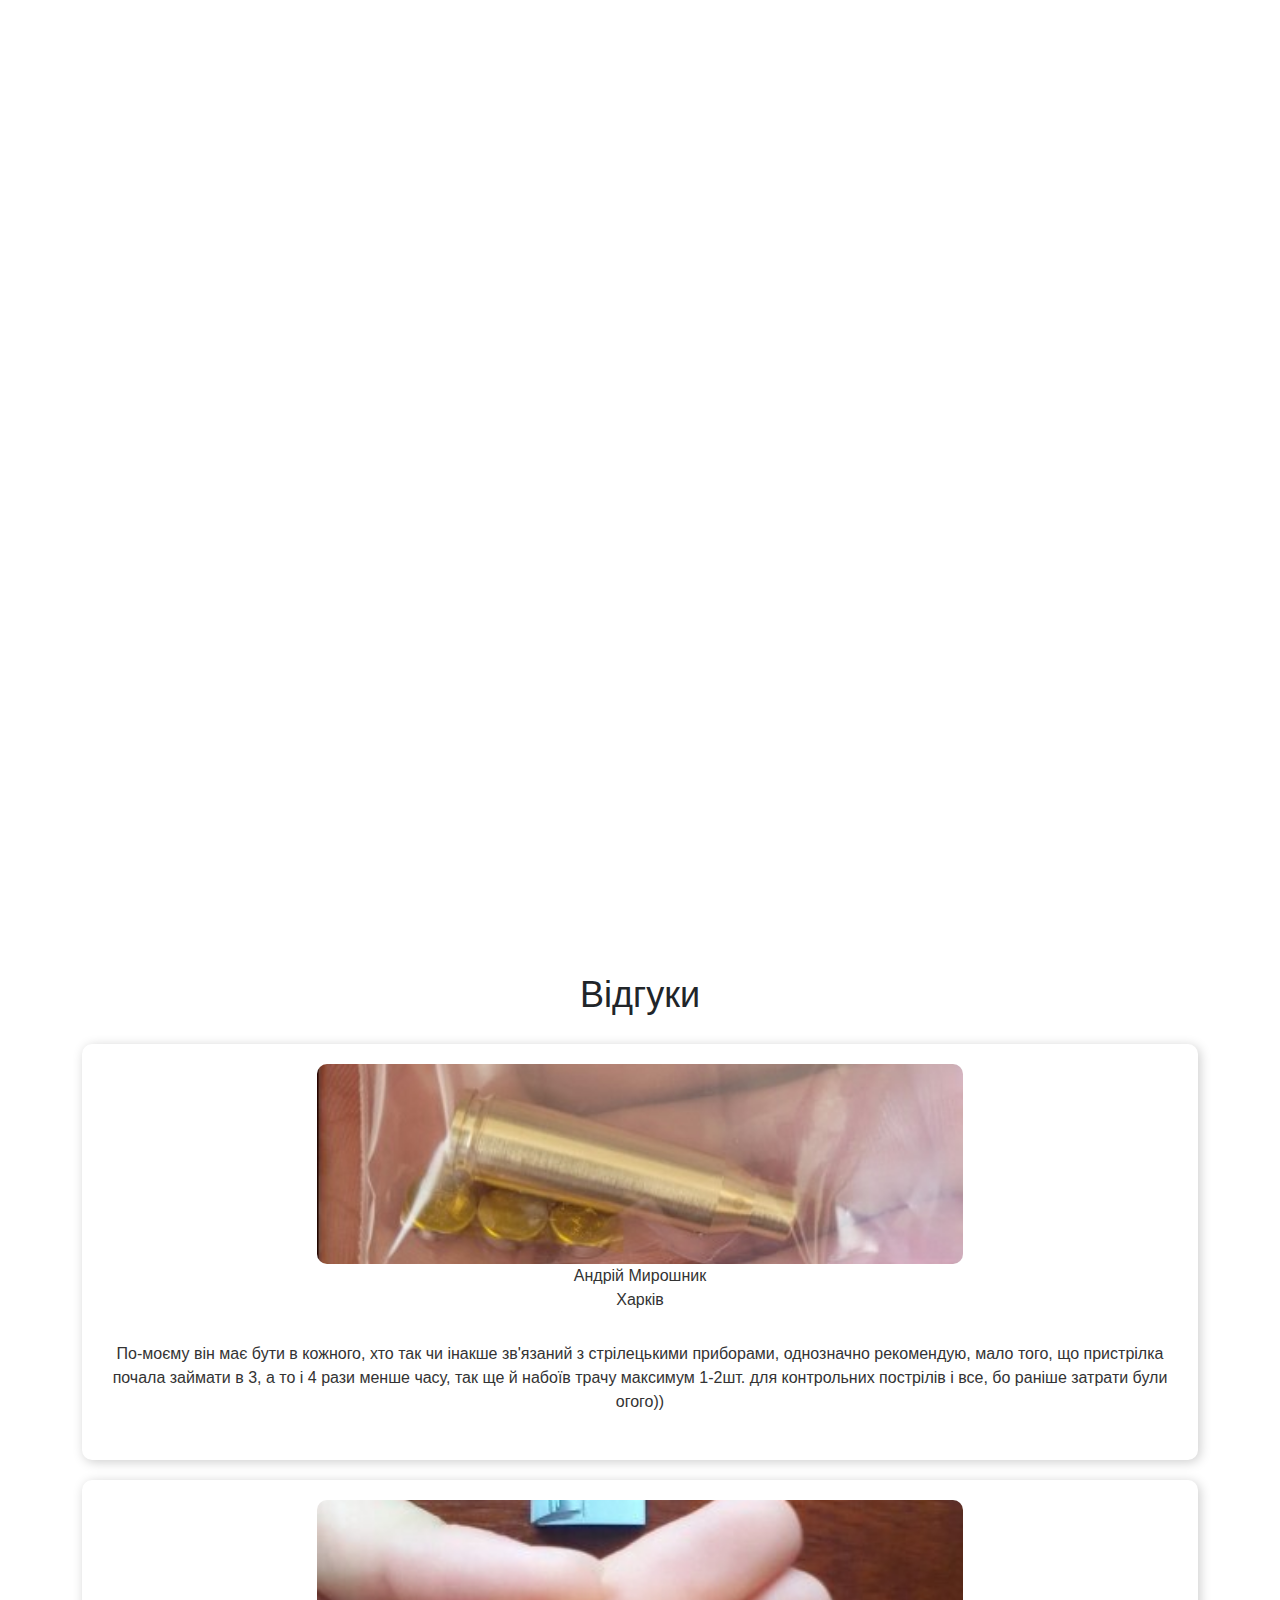
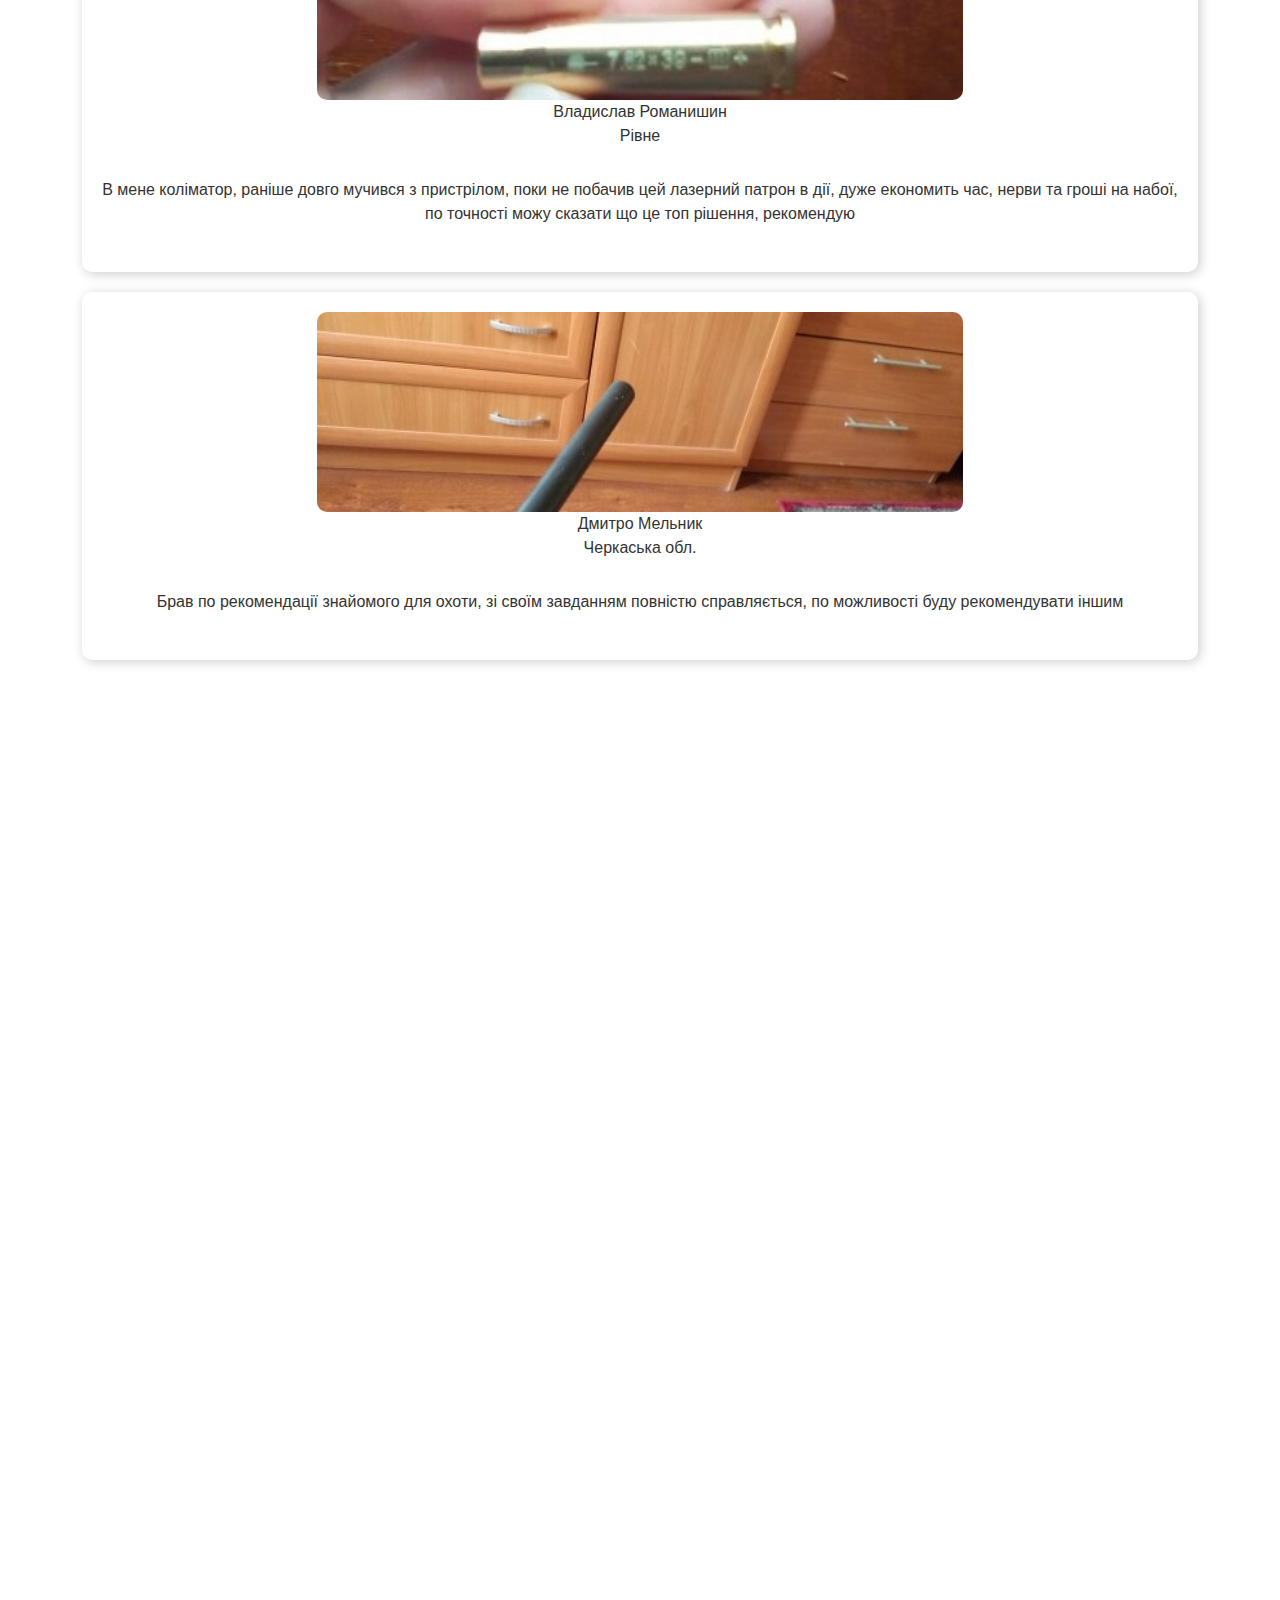
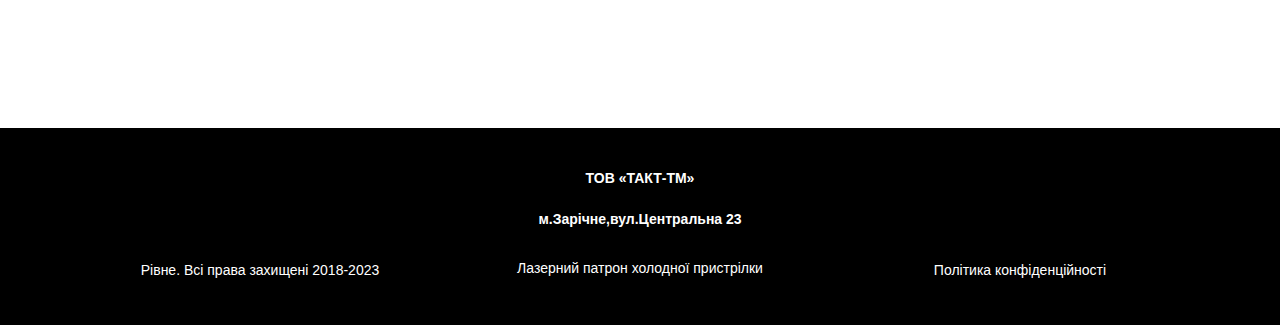
==== commit cd68e98b: "fx" ====
--- a/index.htm
+++ b/index.htm
@@ -186,7 +186,7 @@
     </section> -->
 
 
-    <section class="section-bullets" id="bullets" data-aos="fade-right">
+    <section class="section-bullets" id="bullets" >
         <div class="container">
             <div class="row">
                 <div class="col-12">
--- a/css/style.css
+++ b/css/style.css
@@ -1,15 +1,17 @@
 @font-face {
-    font-family: "TTNorms Medium";
-    src: url(../fonts/343165_D_0.eot);
-    src: url(../fonts/343165_D_0.eot) format("embedded-opentype"), url(../fonts/343165_D_0.woff2) format("woff2"), url(../fonts/343165_D_0.woff) format("woff"), url(../fonts/343165_D_0.ttf) format("truetype")
+  font-family: 'TTNorms Medium';
+  src: url(../fonts/343165_D_0.eot);
+  src: url(../fonts/343165_D_0.eot) format('embedded-opentype'),
+    url(../fonts/343165_D_0.woff2) format('woff2'), url(../fonts/343165_D_0.woff) format('woff'),
+    url(../fonts/343165_D_0.ttf) format('truetype');
 }
 
 * {
-    font-family: "Open Sans", "Helvetica Neue", Helvetica, Arial, sans-serif;
-
-    /* font-family: 'Oswald', sans-serif; */
-    -webkit-box-sizing: border-box;
-    box-sizing: border-box
+  font-family: 'Open Sans', 'Helvetica Neue', Helvetica, Arial, sans-serif;
+
+  /* font-family: 'Oswald', sans-serif; */
+  -webkit-box-sizing: border-box;
+  box-sizing: border-box;
 }
 
 h1,
@@ -18,793 +20,362 @@
 h4,
 h5,
 h6 {
-    font-family: "TTNorms Medium", sans-serif;
-    /* font-family: 'Oswald', sans-serif; */
-    font-size: 36px
+  font-family: 'TTNorms Medium', sans-serif;
+  /* font-family: 'Oswald', sans-serif; */
+  font-size: 36px;
 }
 
 .cmr-bck-dark {
-    background-color: #292e2d;
-    color: white
+  background-color: #292e2d;
+  color: white;
 }
 
 .loader-active {
-    overflow: hidden
+  overflow: hidden;
 }
 
 .loader-active .loader {
-    height: 100vh;
-    width: 100%;
-    position: absolute;
-    left: 0;
-    top: 0;
-    background-color: #0074ae;
-    display: -webkit-box;
-    display: -ms-flexbox;
-    display: flex;
-    -webkit-box-align: center;
-    -ms-flex-align: center;
-    align-items: center;
-    -webkit-box-pack: center;
-    -ms-flex-pack: center;
-    justify-content: center;
-    z-index: 300
+  height: 100vh;
+  width: 100%;
+  position: absolute;
+  left: 0;
+  top: 0;
+  background-color: #0074ae;
+  display: -webkit-box;
+  display: -ms-flexbox;
+  display: flex;
+  -webkit-box-align: center;
+  -ms-flex-align: center;
+  align-items: center;
+  -webkit-box-pack: center;
+  -ms-flex-pack: center;
+  justify-content: center;
+  z-index: 300;
 }
 
 .loader-active .loader .spinner-border {
-    color: white;
-    width: 100px;
-    height: 100px
+  color: white;
+  width: 100px;
+  height: 100px;
 }
 
 header {
-    background-color: #0074ae;
-    position: fixed;
-    z-index: 100;
-    width: 100%
+  background-color: #0074ae;
+  position: fixed;
+  z-index: 100;
+  width: 100%;
 }
 
 header .header-content {
-    display: -webkit-box;
-    display: -ms-flexbox;
-    display: flex;
-    -webkit-box-align: center;
-    -ms-flex-align: center;
-    align-items: center;
-    -webkit-box-pack: justify;
-    -ms-flex-pack: justify;
-    justify-content: space-between;
-    padding: 10px 0px
+  display: -webkit-box;
+  display: -ms-flexbox;
+  display: flex;
+  -webkit-box-align: center;
+  -ms-flex-align: center;
+  align-items: center;
+  -webkit-box-pack: justify;
+  -ms-flex-pack: justify;
+  justify-content: space-between;
+  padding: 10px 0px;
 }
 
 .header--fixed .logo a img {
+  height: 60px;
+  -webkit-transition: all 0.4s;
+  transition: all 0.4s;
+}
+
+.header--fixed .logo a span {
+  font-size: 18px;
+  -webkit-transition: all 0.4s;
+  transition: all 0.4s;
+}
+
+.logo a {
+  text-decoration: none;
+  display: -webkit-box;
+  display: -ms-flexbox;
+  display: flex;
+  -webkit-box-align: center;
+  -ms-flex-align: center;
+  align-items: center;
+}
+
+.logo a img {
+  height: 70px;
+  -o-object-fit: contain;
+  object-fit: contain;
+  -webkit-transition: all 0.4s;
+  transition: all 0.4s;
+}
+
+.logo a span {
+  color: white;
+  font-weight: 900;
+  text-transform: uppercase;
+  font-size: 24px;
+  margin-left: 20px;
+  -webkit-transition: all 0.4s;
+  transition: all 0.4s;
+  max-width: 300px;
+}
+
+nav {
+  display: -webkit-box;
+  display: -ms-flexbox;
+  display: flex;
+  -webkit-box-align: center;
+  -ms-flex-align: center;
+  align-items: center;
+  list-style: none;
+}
+
+nav li {
+  margin: 0px 15px;
+}
+
+nav li a {
+  text-decoration: none;
+  color: white;
+  font-weight: 700;
+  position: relative;
+  -webkit-transition: all 0.4s;
+  transition: all 0.4s;
+}
+
+nav li a::after {
+  content: '';
+  background-color: white;
+  width: 0%;
+  height: 2px;
+  bottom: -2px;
+  position: absolute;
+  left: 0;
+  -webkit-transition: all 0.4s;
+  transition: all 0.4s;
+}
+
+nav li a:hover {
+  color: #b7c0d6;
+  -webkit-transition: all 0.4s;
+  transition: all 0.4s;
+}
+
+nav li a:hover::after {
+  background-color: #b7c0d6;
+  width: 100%;
+  -webkit-transition: all 0.4s;
+  transition: all 0.4s;
+}
+
+.nav-buy-item {
+  background-color: white;
+  padding: 15px 30px;
+  border-radius: 8px;
+  color: #0074ae;
+  -webkit-transition: all 0.4s;
+  transition: all 0.4s;
+  text-transform: uppercase;
+  white-space: nowrap;
+}
+
+.nav-buy-item:hover {
+  background-color: #b7c0d6;
+  color: white;
+  -webkit-transition: all 0.4s;
+  transition: all 0.4s;
+}
+
+.nav-buy-item:hover::after {
+  width: 0px !important;
+}
+
+@media (max-width: 1399px) {
+  .logo a span {
+    font-size: 18px;
+  }
+
+  .logo img {
     height: 60px;
-    -webkit-transition: all .4s;
-    transition: all .4s
-}
-
-.header--fixed .logo a span {
+  }
+
+  .header--fixed .logo a img {
+    height: 50px;
+    -webkit-transition: all 0.4s;
+    transition: all 0.4s;
+  }
+
+  .header--fixed .logo a span {
+    font-size: 14px;
+    -webkit-transition: all 0.4s;
+    transition: all 0.4s;
+  }
+}
+
+@media (max-width: 992px) {
+  header nav {
+    display: none;
+  }
+}
+
+@media (max-width: 575px) {
+  header {
+    display: none;
+  }
+}
+
+.first {
+  padding: 200px 0px 20px;
+}
+
+.mobile-content {
+  display: none;
+}
+
+.first-text {
+  display: -webkit-box;
+  display: -ms-flexbox;
+  display: flex;
+  -webkit-box-orient: vertical;
+  -webkit-box-direction: normal;
+  -ms-flex-direction: column;
+  flex-direction: column;
+  -webkit-box-align: start;
+  -ms-flex-align: start;
+  align-items: flex-start;
+  -webkit-box-pack: center;
+  -ms-flex-pack: center;
+  justify-content: center;
+}
+
+.first-text h1 {
+  font-size: 44px;
+}
+
+.first-text .subtitle {
+  font-size: 24px;
+  margin: 30px 0px;
+  background-color: red;
+  padding: 5px 10px;
+  border-radius: 4px;
+  color: white;
+  font-weight: 700;
+}
+
+.first-text p {
+  font-size: 18px;
+  line-height: 1.6;
+  margin-bottom: 30px;
+}
+
+.first-text p .subtitle--yellow {
+  padding: 0px 3px;
+  background-color: yellow;
+}
+
+.first-text .price_item .text {
+  font-size: 20px;
+}
+
+.first-text .price_item .value {
+  font-size: 28px;
+}
+
+.first-text .first-btns {
+  display: -webkit-box;
+  display: -ms-flexbox;
+  display: flex;
+  -webkit-box-align: center;
+  -ms-flex-align: center;
+  align-items: center;
+  -webkit-box-pack: justify;
+  -ms-flex-pack: justify;
+  justify-content: space-between;
+  align-items: center;
+  width: 100%;
+  margin-top: 50px;
+}
+
+.first-text .first-btns .btn-buy {
+  font-size: 22px;
+  padding: 12px 20px;
+}
+
+.first-text .first-btns .btn-buy--details {
+  color: #ff3535;
+}
+
+.first-img {
+  width: 100%;
+  height: 100%;
+  display: -webkit-box;
+  display: -ms-flexbox;
+  display: flex;
+  -webkit-box-align: center;
+  -ms-flex-align: center;
+  align-items: center;
+  -webkit-box-pack: center;
+  -ms-flex-pack: center;
+  justify-content: center;
+}
+
+.first-img img {
+  width: 100%;
+  -o-object-fit: contain;
+  object-fit: contain;
+  max-height: 600px;
+}
+
+@media (max-width: 1399px) {
+  .first-text h1 {
+    font-size: 36px;
+  }
+
+  .first-text .price_item.old {
+    padding-left: 10px;
+  }
+
+  .first-text .price_item .text {
+    font-size: 16px;
+  }
+
+  .first-text .first-btns .btn-buy {
     font-size: 18px;
-    -webkit-transition: all .4s;
-    transition: all .4s;
-}
-
-.logo a {
-    text-decoration: none;
-    display: -webkit-box;
-    display: -ms-flexbox;
-    display: flex;
-    -webkit-box-align: center;
-    -ms-flex-align: center;
-    align-items: center
-}
-
-.logo a img {
-    height: 70px;
-    -o-object-fit: contain;
-    object-fit: contain;
-    -webkit-transition: all .4s;
-    transition: all .4s
-}
-
-.logo a span {
-    color: white;
-    font-weight: 900;
-    text-transform: uppercase;
-    font-size: 24px;
-    margin-left: 20px;
-    -webkit-transition: all .4s;
-    transition: all .4s;
-    max-width: 300px;
-}
-
-nav {
-    display: -webkit-box;
-    display: -ms-flexbox;
-    display: flex;
-    -webkit-box-align: center;
-    -ms-flex-align: center;
-    align-items: center;
-    list-style: none
-}
-
-nav li {
-    margin: 0px 15px
-}
-
-nav li a {
-    text-decoration: none;
-    color: white;
-    font-weight: 700;
-    position: relative;
-    -webkit-transition: all .4s;
-    transition: all .4s
-}
-
-nav li a::after {
-    content: '';
-    background-color: white;
-    width: 0%;
-    height: 2px;
-    bottom: -2px;
-    position: absolute;
-    left: 0;
-    -webkit-transition: all .4s;
-    transition: all .4s
-}
-
-nav li a:hover {
-    color: #b7c0d6;
-    -webkit-transition: all .4s;
-    transition: all .4s
-}
-
-nav li a:hover::after {
-    background-color: #b7c0d6;
-    width: 100%;
-    -webkit-transition: all .4s;
-    transition: all .4s
-}
-
-.nav-buy-item {
-    background-color: white;
-    padding: 15px 30px;
-    border-radius: 8px;
-    color: #0074ae;
-    -webkit-transition: all .4s;
-    transition: all .4s;
-    text-transform: uppercase;
-    white-space: nowrap;
-}
-
-.nav-buy-item:hover {
-    background-color: #b7c0d6;
-    color: white;
-    -webkit-transition: all .4s;
-    transition: all .4s
-}
-
-.nav-buy-item:hover::after {
-    width: 0px !important
-}
-
-@media (max-width: 1399px) {
-    .logo a span {
-        font-size: 18px
-    }
-
-    .logo img {
-        height: 60px
-    }
-
-    .header--fixed .logo a img {
-        height: 50px;
-        -webkit-transition: all .4s;
-        transition: all .4s
-    }
-
-    .header--fixed .logo a span {
-        font-size: 14px;
-        -webkit-transition: all .4s;
-        transition: all .4s
-    }
+    padding: 12px 10px;
+  }
 }
 
 @media (max-width: 992px) {
-    header nav {
-        display: none
-    }
-}
-
-@media (max-width: 575px) {
-    header {
-        display: none
-    }
-}
-
-.first {
-    padding: 200px 0px 20px
-}
-
-.mobile-content {
-    display: none
-}
-
-.first-text {
-    display: -webkit-box;
-    display: -ms-flexbox;
-    display: flex;
+  .first-text .first-btns {
     -webkit-box-orient: vertical;
     -webkit-box-direction: normal;
     -ms-flex-direction: column;
     flex-direction: column;
-    -webkit-box-align: start;
-    -ms-flex-align: start;
-    align-items: flex-start;
-    -webkit-box-pack: center;
-    -ms-flex-pack: center;
-    justify-content: center
-}
-
-.first-text h1 {
-    font-size: 44px
-}
-
-.first-text .subtitle {
-    font-size: 24px;
-    margin: 30px 0px;
-    background-color: red;
-    padding: 5px 10px;
-    border-radius: 4px;
-    color: white;
-    font-weight: 700
-}
-
-.first-text p {
-    font-size: 18px;
-    line-height: 1.6;
-    margin-bottom: 30px
-}
-
-.first-text p .subtitle--yellow {
-    padding: 0px 3px;
-    background-color: yellow
-}
-
-.first-text .price_item .text {
-    font-size: 20px
-}
-
-.first-text .price_item .value {
-    font-size: 28px
-}
-
-.first-text .first-btns {
-    display: -webkit-box;
-    display: -ms-flexbox;
-    display: flex;
     -webkit-box-align: center;
     -ms-flex-align: center;
     align-items: center;
-    -webkit-box-pack: justify;
-    -ms-flex-pack: justify;
-    justify-content: space-between;
-    align-items: center;
+  }
+
+  .first-text .first-btns .btn-buy {
+    margin: 15px 0px;
     width: 100%;
-    margin-top: 50px
-}
-
-.first-text .first-btns .btn-buy {
-    font-size: 22px;
-    padding: 12px 20px
-}
-
-.first-text .first-btns .btn-buy--details {
-    color: #ff3535
-}
-
-.first-img {
-    width: 100%;
-    height: 100%;
-    display: -webkit-box;
-    display: -ms-flexbox;
-    display: flex;
-    -webkit-box-align: center;
-    -ms-flex-align: center;
-    align-items: center;
-    -webkit-box-pack: center;
-    -ms-flex-pack: center;
-    justify-content: center
-}
-
-.first-img img {
-    width: 100%;
-    -o-object-fit: contain;
-    object-fit: contain;
-    max-height: 600px
-}
-
-@media (max-width: 1399px) {
-    .first-text h1 {
-        font-size: 36px
-    }
-
-    .first-text .price_item.old {
-        padding-left: 10px
-    }
-
-    .first-text .price_item .text {
-        font-size: 16px
-    }
-
-    .first-text .first-btns .btn-buy {
-        font-size: 18px;
-        padding: 12px 10px
-    }
-}
-
-@media (max-width: 992px) {
-    .first-text .first-btns {
-        -webkit-box-orient: vertical;
-        -webkit-box-direction: normal;
-        -ms-flex-direction: column;
-        flex-direction: column;
-        -webkit-box-align: center;
-        -ms-flex-align: center;
-        align-items: center
-    }
-
-    .first-text .first-btns .btn-buy {
-        margin: 15px 0px;
-        width: 100%
-    }
+  }
 }
 
 @media (max-width: 575px) {
-    .first {
-        padding: 0px
-    }
-
-    .first-text h1 {
-        text-align: center
-    }
-
-    .main-content {
-        display: none
-    }
-
-    .mobile-content {
-        display: -webkit-box;
-        display: -ms-flexbox;
-        display: flex;
-        -webkit-box-orient: vertical;
-        -webkit-box-direction: normal;
-        -ms-flex-direction: column;
-        flex-direction: column;
-        -webkit-box-align: center;
-        -ms-flex-align: center;
-        align-items: center;
-        overflow: hidden
-    }
-
-    .mobile-content .mobile-content__header {
-        background-color: #0074ae;
-        padding: 10px 0px 10px;
-        color: white;
-        display: -webkit-box;
-        display: -ms-flexbox;
-        display: flex;
-        -webkit-box-orient: vertical;
-        -webkit-box-direction: normal;
-        -ms-flex-direction: column;
-        flex-direction: column;
-        -webkit-box-align: center;
-        -ms-flex-align: center;
-        align-items: center;
-        width: 100%
-    }
-
-    .mobile-content .mobile-content__header h3 {
-        font-size: 20px;
-        margin-bottom: 5px
-    }
-
-    .mobile-content .mobile-content__header h5 {
-        font-size: 12px;
-        margin: 0;
-        margin-bottom: 5px
-    }
-
-    .mobile-content .mobile-content__header span {
-        padding: 2px 5px
-    }
-
-    .mobile-content img {
-        width: 100%;
-        -o-object-fit: contain;
-        object-fit: contain
-    }
-
-    .mobile-content .price_block {
-        width: 90%
-    }
-
-    .mobile-content .price_item {
-        padding-left: 0px !important
-    }
-
-    .mobile-content .price_item .text {
-        font-size: 14px
-    }
-
-    .mobile-content .price_item .value {
-        font-size: 24px
-    }
-
-    .mobile-content .btn-buy {
-        margin-top: 20px;
-        font-size: 14px;
-        margin-bottom: 30px;
-        padding: 10px 18px
-    }
-
-    .mobile-content p {
-        font-size: 18px;
-        line-height: 1.6;
-        margin-bottom: 30px;
-        text-align: center
-    }
-
-    .mobile-content p .subtitle--yellow {
-        padding: 0px 3px;
-        background-color: yellow
-    }
-}
-
-.advantages {
-    padding: 20px 0px
-}
-
-.advantages img {
-    width: 100%;
-    -o-object-fit: contain;
-    object-fit: contain
-}
-
-.char-list {
-    text-align: left !important
-}
-
-.char-list li {
-    font-size: 20px
-}
-
-.char-list li::marker {
-    color: #2349d3;
-    font-size: 24px
-}
-
-.section-bullets {
-    padding: 20px 0px;
-    background-color: #f7fcfc
-}
-
-.bullets-main-img {
-    height: 100%;
-    width: 100%;
-    display: -webkit-box;
-    display: -ms-flexbox;
-    display: flex;
-    -webkit-box-align: center;
-    -ms-flex-align: center;
-    align-items: center;
-    -webkit-box-pack: center;
-    -ms-flex-pack: center;
-    justify-content: center
-}
-
-.bullets-main-img img {
-    width: 100%;
-    -o-object-fit: contain;
-    object-fit: contain
-}
-
-.bullets-container {
-    display: -webkit-box;
-    display: -ms-flexbox;
-    display: flex;
-    -webkit-box-align: center;
-    -ms-flex-align: center;
-    align-items: center
-}
-
-.bullets-container .col {
-    margin-bottom: 20px
-}
-
-.bullet-item {
-    display: -webkit-box;
-    display: -ms-flexbox;
-    display: flex;
-    -webkit-box-orient: vertical;
-    -webkit-box-direction: normal;
-    -ms-flex-direction: column;
-    flex-direction: column;
-    border: 2px solid;
-    border-color: #5bc8b9;
-    background-color: white;
-    padding: 30px;
-    height: 100%;
-    margin-top: 30px;
-    -webkit-box-shadow: 0 10px 40px 0 rgba(7, 22, 20, 0.15);
-    box-shadow: 0 10px 40px 0 rgba(7, 22, 20, 0.15)
-}
-
-.bullet-item .bullet-descr {
-    height: 100%;
-    display: -webkit-box;
-    display: -ms-flexbox;
-    display: flex;
-    -webkit-box-orient: vertical;
-    -webkit-box-direction: normal;
-    -ms-flex-direction: column;
-    flex-direction: column;
-    -webkit-box-pack: start;
-    -ms-flex-pack: start;
-    justify-content: flex-start
-}
-
-.bullet-item h5 {
-    font-weight: 700;
-    margin: 20px 0;
-    text-transform: uppercase;
-    font-size: 24px
-}
-
-.bullet-item .bullet-img {
-    min-height: 350px
-}
-
-.bullet-item .bullet-img img {
-    height: 100%;
-    width: 100%;
-    -o-object-fit: contain;
-    object-fit: contain
-}
-
-.bullet-item .bullet-img video {
-    width: 100%;
-    max-height: 350px
-}
-
-.section-bullets-sm .bullets-container {
-    -webkit-box-orient: vertical;
-    -webkit-box-direction: normal;
-    -ms-flex-direction: column;
-    flex-direction: column
-}
-
-.section-bullets-sm .bullets-container h4 {
-    font-size: 48px;
-    margin: 45px 0;
+  .first {
+    padding: 0px;
+  }
+
+  .first-text h1 {
     text-align: center;
-    font-weight: 700
-}
-
-@media (max-width: 1399px) {
-    .bullet-item {
-        padding: 16px
-    }
-
-    .bullet-item h5 {
-        text-align: center
-    }
-}
-
-.why {
-    padding: 20px 0px
-}
-
-.why-container {
-    margin-top: 30px
-}
-
-.why-item {
-    border-radius: 5px;
-    -webkit-box-shadow: 0 10px 40px 0 rgba(7, 22, 20, 0.15);
-    box-shadow: 0 10px 40px 0 rgba(7, 22, 20, 0.15);
-    padding: 35px;
-    text-align: center;
-    display: flex;
-    flex-direction: column;
-    align-items: center;
-    justify-content: flex-start;
-    background-color: #fff;
-    height: 100%
-}
-
-.why-item h5 {
-    margin-bottom: 25px;
-    font-weight: 700;
-    font-size: 24px;
-    text-transform: uppercase
-}
-
-.why-item span{
-    font-size: 18px !important;
-}
-
-.why-item img {
-    height: 220px;
-    width: 100%;
-    -o-object-fit: cover;
-    object-fit: cover;
-    border-radius: 8px;
-}
-
-@media (max-width: 992px) {
-    .why-container .col-12 {
-        margin-bottom: 30px
-    }
-
-    .why-item img {
-        height: 300px
-    }
-}
-
-.how {
-    padding: 20px 0px
-}
-
-.how-container {
-    display: -webkit-box;
-    display: -ms-flexbox;
-    display: flex;
-    -webkit-box-orient: vertical;
-    -webkit-box-direction: normal;
-    -ms-flex-direction: column;
-    flex-direction: column;
-    -webkit-box-align: start;
-    -ms-flex-align: start;
-    align-items: flex-start
-}
-
-.how-container .how-item {
-    display: -webkit-box;
-    display: -ms-flexbox;
-    display: flex;
-    -webkit-box-align: center;
-    -ms-flex-align: center;
-    align-items: center;
-    margin: 10px 0px
-}
-
-.how-container .how-item__icon {
-    width: 100px;
-    height: 100px
-}
-
-.how-container .how-item__icon svg {
-    width: 100%;
-    height: 100%;
-    -o-object-fit: contain;
-    object-fit: contain;
-    fill: #0074ae
-}
-
-.how-container .how-item__text {
-    font-size: 24px
-}
-
-@media (max-width: 575px) {
-    .how-container .how-item .how-item__text {
-        font-size: 16px
-    }
-}
-
-.video {
-    padding: 30px 0px;
-    background-color: #f7fcfc
-}
-
-.video-block {
-    height: 100%;
-    width: 100%;
-    display: -webkit-box;
-    display: -ms-flexbox;
-    display: flex;
-    -webkit-box-align: center;
-    -ms-flex-align: center;
-    align-items: center;
-    -webkit-box-pack: center;
-    -ms-flex-pack: center;
-    justify-content: center
-}
-
-.video-block iframe {
-    width: 80%;
-    height: 550px
-}
-
-@media (max-width: 992px) {
-    .video-block iframe {
-        width: 100%
-    }
-}
-
-@media (max-width: 575px) {
-    .video-block iframe {
-        height: 250px
-    }
-}
-
-.copy {
-    padding: 20px 0px
-}
-
-.copy-img {
-    width: 100%;
-    height: 100%;
-    display: -webkit-box;
-    display: -ms-flexbox;
-    display: flex;
-    -webkit-box-align: center;
-    -ms-flex-align: center;
-    align-items: center;
-    -webkit-box-pack: center;
-    -ms-flex-pack: center;
-    justify-content: center;
-    padding: 30px
-}
-
-.copy-img img {
-    width: 100%;
-    height: 100%;
-    -o-object-fit: contain;
-    object-fit: contain
-}
-
-.copy-text {
-    display: -webkit-box;
-    display: -ms-flexbox;
-    display: flex;
-    -webkit-box-orient: vertical;
-    -webkit-box-direction: normal;
-    -ms-flex-direction: column;
-    flex-direction: column;
-    -webkit-box-align: start;
-    -ms-flex-align: start;
-    align-items: flex-start;
-    -webkit-box-pack: center;
-    -ms-flex-pack: center;
-    justify-content: center;
-    height: 100%
-}
-
-.copy-text h5 {
-    font-size: 30px
-}
-
-.copy-text ul {
-    margin-top: 30px
-}
-
-.copy-text ul li {
-    font-size: 24px
-}
-
-.copy-text ul li::marker {
-    content: ""
-}
-
-.cta {
-    padding: 20px 0px
-}
-
-.cta-headline {
-    background-color: #0074ae;
-    color: white;
-    padding: 20px 0px;
+  }
+
+  .main-content {
+    display: none;
+  }
+
+  .mobile-content {
     display: -webkit-box;
     display: -ms-flexbox;
     display: flex;
@@ -814,297 +385,732 @@
     flex-direction: column;
     -webkit-box-align: center;
     -ms-flex-align: center;
-    align-items: center
-}
-
-.cta-img {
-    width: 100%;
-    height: 100%;
-    display: -webkit-box;
-    display: -ms-flexbox;
-    display: flex;
-    -webkit-box-align: center;
-    -ms-flex-align: center;
     align-items: center;
-    -webkit-box-pack: center;
-    -ms-flex-pack: center;
-    justify-content: center;
-    padding: 50px 0px
-}
-
-.cta-img img {
-    width: 100%;
-    max-width: 500px;
-    -o-object-fit: contain;
-    object-fit: contain
-}
-
-.cta-form {
-    display: -webkit-box;
-    display: -ms-flexbox;
-    display: flex;
-    -webkit-box-align: center;
-    -ms-flex-align: center;
-    align-items: center;
-    -webkit-box-orient: vertical;
-    -webkit-box-direction: normal;
-    -ms-flex-direction: column;
-    flex-direction: column;
-    -webkit-box-pack: center;
-    -ms-flex-pack: center;
-    justify-content: center;
-    height: 100%
-}
-
-.cta-form button {
-    margin-top: 30px;
-    margin-bottom: 0px
-}
-
-.btn-buy {
-    outline: none;
-    border: 10px solid transparent;
-    background-color: #ff3535;
+    overflow: hidden;
+  }
+
+  .mobile-content .mobile-content__header {
+    background-color: #0074ae;
+    padding: 10px 0px 10px;
     color: white;
-    font-weight: 700;
-    font-size: 24px;
-    padding: 12px 22px;
-    border-radius: 12px;
-    -webkit-transform: translateY(0px);
-    transform: translateY(0px);
-    -webkit-transition: all .4s;
-    transition: all .4s;
-    text-decoration: none;
-    text-align: center
-}
-
-.btn-buy:hover {
-    background-color: #ad2b2b;
-    -webkit-transform: translateY(-20px);
-    transform: translateY(-20px);
-    -webkit-transition: all .4s;
-    transition: all .4s
-}
-
-.btn-buy--details {
-    border: 2px solid #ff3535;
-    background-color: transparent;
-    color: #ad2b2b
-}
-
-.btn-buy--details:hover {
-    border-color: #ad2b2b;
-    background-color: transparent;
-    color: #ad2b2b
-}
-
-.price_block {
-    padding: 0;
-    margin-left: auto;
-    margin-right: auto;
-    width: 80%
-}
-
-.price_item .text {
-    margin: 0 0 25px;
-    font-size: 32px;
-    line-height: 14px;
-    position: relative;
-    z-index: 99;
-    text-align: center
-}
-
-.price_item .value {
-    font-weight: 700;
-    font-size: 40px;
-    line-height: 26px;
-    position: relative;
-    z-index: 99;
-    text-align: center
-}
-
-.price_item.old {
-    float: left;
-    width: 50%;
-    height: 100px;
-    color: #fff;
-    position: relative;
-    padding: 17px 0 0 17px;
-    background: #222
-}
-
-.price_item.old::before {
-    display: block;
-    content: '';
-    border-left: 44px solid rgba(255, 255, 255, 0);
-    border-top: 100px solid #222;
-    position: absolute;
-    top: 0;
-    left: -44px
-}
-
-.price_item.old::after {
-    display: block;
-    content: '';
-    border-left: 44px solid #222;
-    border-top: 100px solid #ff3535;
-    position: absolute;
-    top: 0;
-    right: -22px;
-    z-index: 10
-}
-
-.price_item.new {
-    float: left;
-    width: 50%;
-    height: 100px;
-    color: #fff;
-    position: relative;
-    padding: 17px 0 0 37px;
-    background: #ff3535
-}
-
-.price_item.new::before {
-    display: block;
-    content: '';
-    border-right: 44px solid rgba(255, 255, 255, 0);
-    border-bottom: 100px solid #ff3535;
-    position: absolute;
-    top: 0;
-    right: -44px
-}
-
-@media (max-width: 1399px) {
-    .cta-form .price_item .text {
-        font-size: 24px
-    }
-
-    .cta-form .price_item .value {
-        font-size: 32px
-    }
-
-    .cta-form button {
-        font-size: 22px
-    }
-}
-
-@media (max-width: 575px) {
-    .cta {
-        overflow: hidden
-    }
-
-    .cta-form .price_block {
-        width: 100%
-    }
-
-    .cta-form .price_item {
-        padding-left: 0px !important
-    }
-
-    .cta-form .price_item .text {
-        font-size: 14px
-    }
-
-    .cta-form .price_item .value {
-        font-size: 24px
-    }
-
-    .cta-headline h3 {
-        font-size: 20px;
-        margin-bottom: 5px
-    }
-
-    .cta-headline h5 {
-        font-size: 12px;
-        margin: 0;
-        margin-bottom: 5px
-    }
-
-    .cta-headline span {
-        padding: 2px 5px
-    }
-}
-
-footer {
-    background-color: black;
-    padding: 40px 0px;
-    text-align: center;
-    color: white;
-    font-size: 14px
-}
-
-footer .footer__policy {
-    color: white;
-    font-size: 14px
-}
-
-footer .footer__title {
-    color: white;
-    font-size: 14px
-}
-
-footer .footer__link {
-    color: white;
-    text-decoration: none;
-    position: relative;
-    -webkit-transition: all .4s;
-    transition: all .4s;
-    font-size: 14px !important
-}
-
-footer .footer__link::after {
-    position: absolute;
-    content: '';
-    background-color: #b7c0d6;
-    width: 0px;
-    height: 2px;
-    bottom: -2px;
-    left: 0;
-    -webkit-transition: all .4s;
-    transition: all .4s
-}
-
-footer .footer__link:hover {
-    color: #0074ae;
-    -webkit-transition: all .4s;
-    transition: all .4s
-}
-
-footer .footer__link:hover::after {
-    background-color: #0074ae;
-    -webkit-transition: all .4s;
-    transition: all .4s
-}
-
-.modal form {
-    width: 100%;
     display: -webkit-box;
     display: -ms-flexbox;
     display: flex;
     -webkit-box-orient: vertical;
     -webkit-box-direction: normal;
     -ms-flex-direction: column;
-    flex-direction: column
+    flex-direction: column;
+    -webkit-box-align: center;
+    -ms-flex-align: center;
+    align-items: center;
+    width: 100%;
+  }
+
+  .mobile-content .mobile-content__header h3 {
+    font-size: 20px;
+    margin-bottom: 5px;
+  }
+
+  .mobile-content .mobile-content__header h5 {
+    font-size: 12px;
+    margin: 0;
+    margin-bottom: 5px;
+  }
+
+  .mobile-content .mobile-content__header span {
+    padding: 2px 5px;
+  }
+
+  .mobile-content img {
+    width: 100%;
+    -o-object-fit: contain;
+    object-fit: contain;
+  }
+
+  .mobile-content .price_block {
+    width: 90%;
+  }
+
+  .mobile-content .price_item {
+    padding-left: 0px !important;
+  }
+
+  .mobile-content .price_item .text {
+    font-size: 14px;
+  }
+
+  .mobile-content .price_item .value {
+    font-size: 24px;
+  }
+
+  .mobile-content .btn-buy {
+    margin-top: 20px;
+    font-size: 14px;
+    margin-bottom: 30px;
+    padding: 10px 18px;
+  }
+
+  .mobile-content p {
+    font-size: 18px;
+    line-height: 1.6;
+    margin-bottom: 30px;
+    text-align: center;
+  }
+
+  .mobile-content p .subtitle--yellow {
+    padding: 0px 3px;
+    background-color: yellow;
+  }
+}
+
+.advantages {
+  padding: 20px 0px;
+}
+
+.advantages img {
+  width: 100%;
+  -o-object-fit: contain;
+  object-fit: contain;
+}
+
+.char-list {
+  text-align: left !important;
+}
+
+.char-list li {
+  font-size: 20px;
+}
+
+.char-list li::marker {
+  color: #2349d3;
+  font-size: 24px;
+}
+
+.section-bullets {
+  padding: 20px 0px;
+  background-color: #f7fcfc;
+}
+
+.bullets-main-img {
+  height: 100%;
+  width: 100%;
+  display: -webkit-box;
+  display: -ms-flexbox;
+  display: flex;
+  -webkit-box-align: center;
+  -ms-flex-align: center;
+  align-items: center;
+  -webkit-box-pack: center;
+  -ms-flex-pack: center;
+  justify-content: center;
+}
+
+.bullets-main-img img {
+  width: 100%;
+  -o-object-fit: contain;
+  object-fit: contain;
+}
+
+.bullets-container {
+  display: -webkit-box;
+  display: -ms-flexbox;
+  display: flex;
+  -webkit-box-align: center;
+  -ms-flex-align: center;
+  align-items: center;
+}
+
+.bullets-container .col {
+  margin-bottom: 20px;
+}
+
+.bullet-item {
+  display: -webkit-box;
+  display: -ms-flexbox;
+  display: flex;
+  -webkit-box-orient: vertical;
+  -webkit-box-direction: normal;
+  -ms-flex-direction: column;
+  flex-direction: column;
+  border: 2px solid;
+  border-color: #5bc8b9;
+  background-color: white;
+  padding: 30px;
+  height: 100%;
+  margin-top: 30px;
+  -webkit-box-shadow: 0 10px 40px 0 rgba(7, 22, 20, 0.15);
+  box-shadow: 0 10px 40px 0 rgba(7, 22, 20, 0.15);
+}
+
+.bullet-item .bullet-descr {
+  height: 100%;
+  display: -webkit-box;
+  display: -ms-flexbox;
+  display: flex;
+  -webkit-box-orient: vertical;
+  -webkit-box-direction: normal;
+  -ms-flex-direction: column;
+  flex-direction: column;
+  -webkit-box-pack: start;
+  -ms-flex-pack: start;
+  justify-content: flex-start;
+}
+
+.bullet-item h5 {
+  font-weight: 700;
+  margin: 20px 0;
+  text-transform: uppercase;
+  font-size: 24px;
+}
+
+.bullet-item .bullet-img {
+  min-height: 350px;
+}
+
+.bullet-item .bullet-img img {
+  height: 100%;
+  width: 100%;
+  -o-object-fit: contain;
+  object-fit: contain;
+}
+
+.bullet-item .bullet-img video {
+  width: 100%;
+  max-height: 350px;
+}
+
+.section-bullets-sm .bullets-container {
+  -webkit-box-orient: vertical;
+  -webkit-box-direction: normal;
+  -ms-flex-direction: column;
+  flex-direction: column;
+}
+
+.section-bullets-sm .bullets-container h4 {
+  font-size: 48px;
+  margin: 45px 0;
+  text-align: center;
+  font-weight: 700;
+}
+
+@media (max-width: 1399px) {
+  .bullet-item {
+    padding: 16px;
+    height: auto;
+  }
+
+  .bullet-item h5 {
+    text-align: center;
+  }
+}
+
+.why {
+  padding: 20px 0px;
+}
+
+.why-container {
+  margin-top: 30px;
+}
+
+.why-item {
+  border-radius: 5px;
+  -webkit-box-shadow: 0 10px 40px 0 rgba(7, 22, 20, 0.15);
+  box-shadow: 0 10px 40px 0 rgba(7, 22, 20, 0.15);
+  padding: 35px;
+  text-align: center;
+  display: flex;
+  flex-direction: column;
+  align-items: center;
+  justify-content: flex-start;
+  background-color: #fff;
+  height: 100%;
+}
+
+.why-item h5 {
+  margin-bottom: 25px;
+  font-weight: 700;
+  font-size: 24px;
+  text-transform: uppercase;
+}
+
+.why-item span {
+  font-size: 18px !important;
+}
+
+.why-item img {
+  height: 220px;
+  width: 100%;
+  -o-object-fit: cover;
+  object-fit: cover;
+  border-radius: 8px;
+}
+
+@media (max-width: 992px) {
+  .why-container .col-12 {
+    margin-bottom: 30px;
+  }
+
+  .why-item img {
+    height: 300px;
+  }
+}
+
+.how {
+  padding: 20px 0px;
+}
+
+.how-container {
+  display: -webkit-box;
+  display: -ms-flexbox;
+  display: flex;
+  -webkit-box-orient: vertical;
+  -webkit-box-direction: normal;
+  -ms-flex-direction: column;
+  flex-direction: column;
+  -webkit-box-align: start;
+  -ms-flex-align: start;
+  align-items: flex-start;
+}
+
+.how-container .how-item {
+  display: -webkit-box;
+  display: -ms-flexbox;
+  display: flex;
+  -webkit-box-align: center;
+  -ms-flex-align: center;
+  align-items: center;
+  margin: 10px 0px;
+}
+
+.how-container .how-item__icon {
+  width: 100px;
+  height: 100px;
+}
+
+.how-container .how-item__icon svg {
+  width: 100%;
+  height: 100%;
+  -o-object-fit: contain;
+  object-fit: contain;
+  fill: #0074ae;
+}
+
+.how-container .how-item__text {
+  font-size: 24px;
+}
+
+@media (max-width: 575px) {
+  .how-container .how-item .how-item__text {
+    font-size: 16px;
+  }
+}
+
+.video {
+  padding: 30px 0px;
+  background-color: #f7fcfc;
+}
+
+.video-block {
+  height: 100%;
+  width: 100%;
+  display: -webkit-box;
+  display: -ms-flexbox;
+  display: flex;
+  -webkit-box-align: center;
+  -ms-flex-align: center;
+  align-items: center;
+  -webkit-box-pack: center;
+  -ms-flex-pack: center;
+  justify-content: center;
+}
+
+.video-block iframe {
+  width: 80%;
+  height: 550px;
+}
+
+@media (max-width: 992px) {
+  .video-block iframe {
+    width: 100%;
+  }
+}
+
+@media (max-width: 575px) {
+  .video-block iframe {
+    height: 250px;
+  }
+}
+
+.copy {
+  padding: 20px 0px;
+}
+
+.copy-img {
+  width: 100%;
+  height: 100%;
+  display: -webkit-box;
+  display: -ms-flexbox;
+  display: flex;
+  -webkit-box-align: center;
+  -ms-flex-align: center;
+  align-items: center;
+  -webkit-box-pack: center;
+  -ms-flex-pack: center;
+  justify-content: center;
+  padding: 30px;
+}
+
+.copy-img img {
+  width: 100%;
+  height: 100%;
+  -o-object-fit: contain;
+  object-fit: contain;
+}
+
+.copy-text {
+  display: -webkit-box;
+  display: -ms-flexbox;
+  display: flex;
+  -webkit-box-orient: vertical;
+  -webkit-box-direction: normal;
+  -ms-flex-direction: column;
+  flex-direction: column;
+  -webkit-box-align: start;
+  -ms-flex-align: start;
+  align-items: flex-start;
+  -webkit-box-pack: center;
+  -ms-flex-pack: center;
+  justify-content: center;
+  height: 100%;
+}
+
+.copy-text h5 {
+  font-size: 30px;
+}
+
+.copy-text ul {
+  margin-top: 30px;
+}
+
+.copy-text ul li {
+  font-size: 24px;
+}
+
+.copy-text ul li::marker {
+  content: '';
+}
+
+.cta {
+  padding: 20px 0px;
+}
+
+.cta-headline {
+  background-color: #0074ae;
+  color: white;
+  padding: 20px 0px;
+  display: -webkit-box;
+  display: -ms-flexbox;
+  display: flex;
+  -webkit-box-orient: vertical;
+  -webkit-box-direction: normal;
+  -ms-flex-direction: column;
+  flex-direction: column;
+  -webkit-box-align: center;
+  -ms-flex-align: center;
+  align-items: center;
+}
+
+.cta-img {
+  width: 100%;
+  height: 100%;
+  display: -webkit-box;
+  display: -ms-flexbox;
+  display: flex;
+  -webkit-box-align: center;
+  -ms-flex-align: center;
+  align-items: center;
+  -webkit-box-pack: center;
+  -ms-flex-pack: center;
+  justify-content: center;
+  padding: 50px 0px;
+}
+
+.cta-img img {
+  width: 100%;
+  max-width: 500px;
+  -o-object-fit: contain;
+  object-fit: contain;
+}
+
+.cta-form {
+  display: -webkit-box;
+  display: -ms-flexbox;
+  display: flex;
+  -webkit-box-align: center;
+  -ms-flex-align: center;
+  align-items: center;
+  -webkit-box-orient: vertical;
+  -webkit-box-direction: normal;
+  -ms-flex-direction: column;
+  flex-direction: column;
+  -webkit-box-pack: center;
+  -ms-flex-pack: center;
+  justify-content: center;
+  height: 100%;
+}
+
+.cta-form button {
+  margin-top: 30px;
+  margin-bottom: 0px;
+}
+
+.btn-buy {
+  outline: none;
+  border: 10px solid transparent;
+  background-color: #ff3535;
+  color: white;
+  font-weight: 700;
+  font-size: 24px;
+  padding: 12px 22px;
+  border-radius: 12px;
+  -webkit-transform: translateY(0px);
+  transform: translateY(0px);
+  -webkit-transition: all 0.4s;
+  transition: all 0.4s;
+  text-decoration: none;
+  text-align: center;
+}
+
+.btn-buy:hover {
+  background-color: #ad2b2b;
+  -webkit-transform: translateY(-20px);
+  transform: translateY(-20px);
+  -webkit-transition: all 0.4s;
+  transition: all 0.4s;
+}
+
+.btn-buy--details {
+  border: 2px solid #ff3535;
+  background-color: transparent;
+  color: #ad2b2b;
+}
+
+.btn-buy--details:hover {
+  border-color: #ad2b2b;
+  background-color: transparent;
+  color: #ad2b2b;
+}
+
+.price_block {
+  padding: 0;
+  margin-left: auto;
+  margin-right: auto;
+  width: 80%;
+}
+
+.price_item .text {
+  margin: 0 0 25px;
+  font-size: 32px;
+  line-height: 14px;
+  position: relative;
+  z-index: 99;
+  text-align: center;
+}
+
+.price_item .value {
+  font-weight: 700;
+  font-size: 40px;
+  line-height: 26px;
+  position: relative;
+  z-index: 99;
+  text-align: center;
+}
+
+.price_item.old {
+  float: left;
+  width: 50%;
+  height: 100px;
+  color: #fff;
+  position: relative;
+  padding: 17px 0 0 17px;
+  background: #222;
+}
+
+.price_item.old::before {
+  display: block;
+  content: '';
+  border-left: 44px solid rgba(255, 255, 255, 0);
+  border-top: 100px solid #222;
+  position: absolute;
+  top: 0;
+  left: -44px;
+}
+
+.price_item.old::after {
+  display: block;
+  content: '';
+  border-left: 44px solid #222;
+  border-top: 100px solid #ff3535;
+  position: absolute;
+  top: 0;
+  right: -22px;
+  z-index: 10;
+}
+
+.price_item.new {
+  float: left;
+  width: 50%;
+  height: 100px;
+  color: #fff;
+  position: relative;
+  padding: 17px 0 0 37px;
+  background: #ff3535;
+}
+
+.price_item.new::before {
+  display: block;
+  content: '';
+  border-right: 44px solid rgba(255, 255, 255, 0);
+  border-bottom: 100px solid #ff3535;
+  position: absolute;
+  top: 0;
+  right: -44px;
+}
+
+@media (max-width: 1399px) {
+  .cta-form .price_item .text {
+    font-size: 24px;
+  }
+
+  .cta-form .price_item .value {
+    font-size: 32px;
+  }
+
+  .cta-form button {
+    font-size: 22px;
+  }
+}
+
+@media (max-width: 575px) {
+  .bullet-item .bullet-img {
+    min-height: auto;
+  }
+  .cta {
+    overflow: hidden;
+  }
+
+  .cta-form .price_block {
+    width: 100%;
+  }
+
+  .cta-form .price_item {
+    padding-left: 0px !important;
+  }
+
+  .cta-form .price_item .text {
+    font-size: 14px;
+  }
+
+  .cta-form .price_item .value {
+    font-size: 24px;
+  }
+
+  .cta-headline h3 {
+    font-size: 20px;
+    margin-bottom: 5px;
+  }
+
+  .cta-headline h5 {
+    font-size: 12px;
+    margin: 0;
+    margin-bottom: 5px;
+  }
+
+  .cta-headline span {
+    padding: 2px 5px;
+  }
+}
+
+footer {
+  background-color: black;
+  padding: 40px 0px;
+  text-align: center;
+  color: white;
+  font-size: 14px;
+}
+
+footer .footer__policy {
+  color: white;
+  font-size: 14px;
+}
+
+footer .footer__title {
+  color: white;
+  font-size: 14px;
+}
+
+footer .footer__link {
+  color: white;
+  text-decoration: none;
+  position: relative;
+  -webkit-transition: all 0.4s;
+  transition: all 0.4s;
+  font-size: 14px !important;
+}
+
+footer .footer__link::after {
+  position: absolute;
+  content: '';
+  background-color: #b7c0d6;
+  width: 0px;
+  height: 2px;
+  bottom: -2px;
+  left: 0;
+  -webkit-transition: all 0.4s;
+  transition: all 0.4s;
+}
+
+footer .footer__link:hover {
+  color: #0074ae;
+  -webkit-transition: all 0.4s;
+  transition: all 0.4s;
+}
+
+footer .footer__link:hover::after {
+  background-color: #0074ae;
+  -webkit-transition: all 0.4s;
+  transition: all 0.4s;
+}
+
+.modal form {
+  width: 100%;
+  display: -webkit-box;
+  display: -ms-flexbox;
+  display: flex;
+  -webkit-box-orient: vertical;
+  -webkit-box-direction: normal;
+  -ms-flex-direction: column;
+  flex-direction: column;
 }
 
 .modal form h3 {
-    text-align: center;
-    font-size: 28px;
-    text-transform: uppercase
+  text-align: center;
+  font-size: 28px;
+  text-transform: uppercase;
 }
 
 .modal form button {
-    font-size: 24px
+  font-size: 24px;
 }
 
 .modal-header {
-    border-bottom: 0px
+  border-bottom: 0px;
 }
 
 @media (max-width: 575px) {
-    .modal form button {
-        font-size: 18px
-    }
-}
-
-/*# sourceMappingURL=style.css.map */+  .modal form button {
+    font-size: 18px;
+  }
+}
+
+/*# sourceMappingURL=style.css.map */
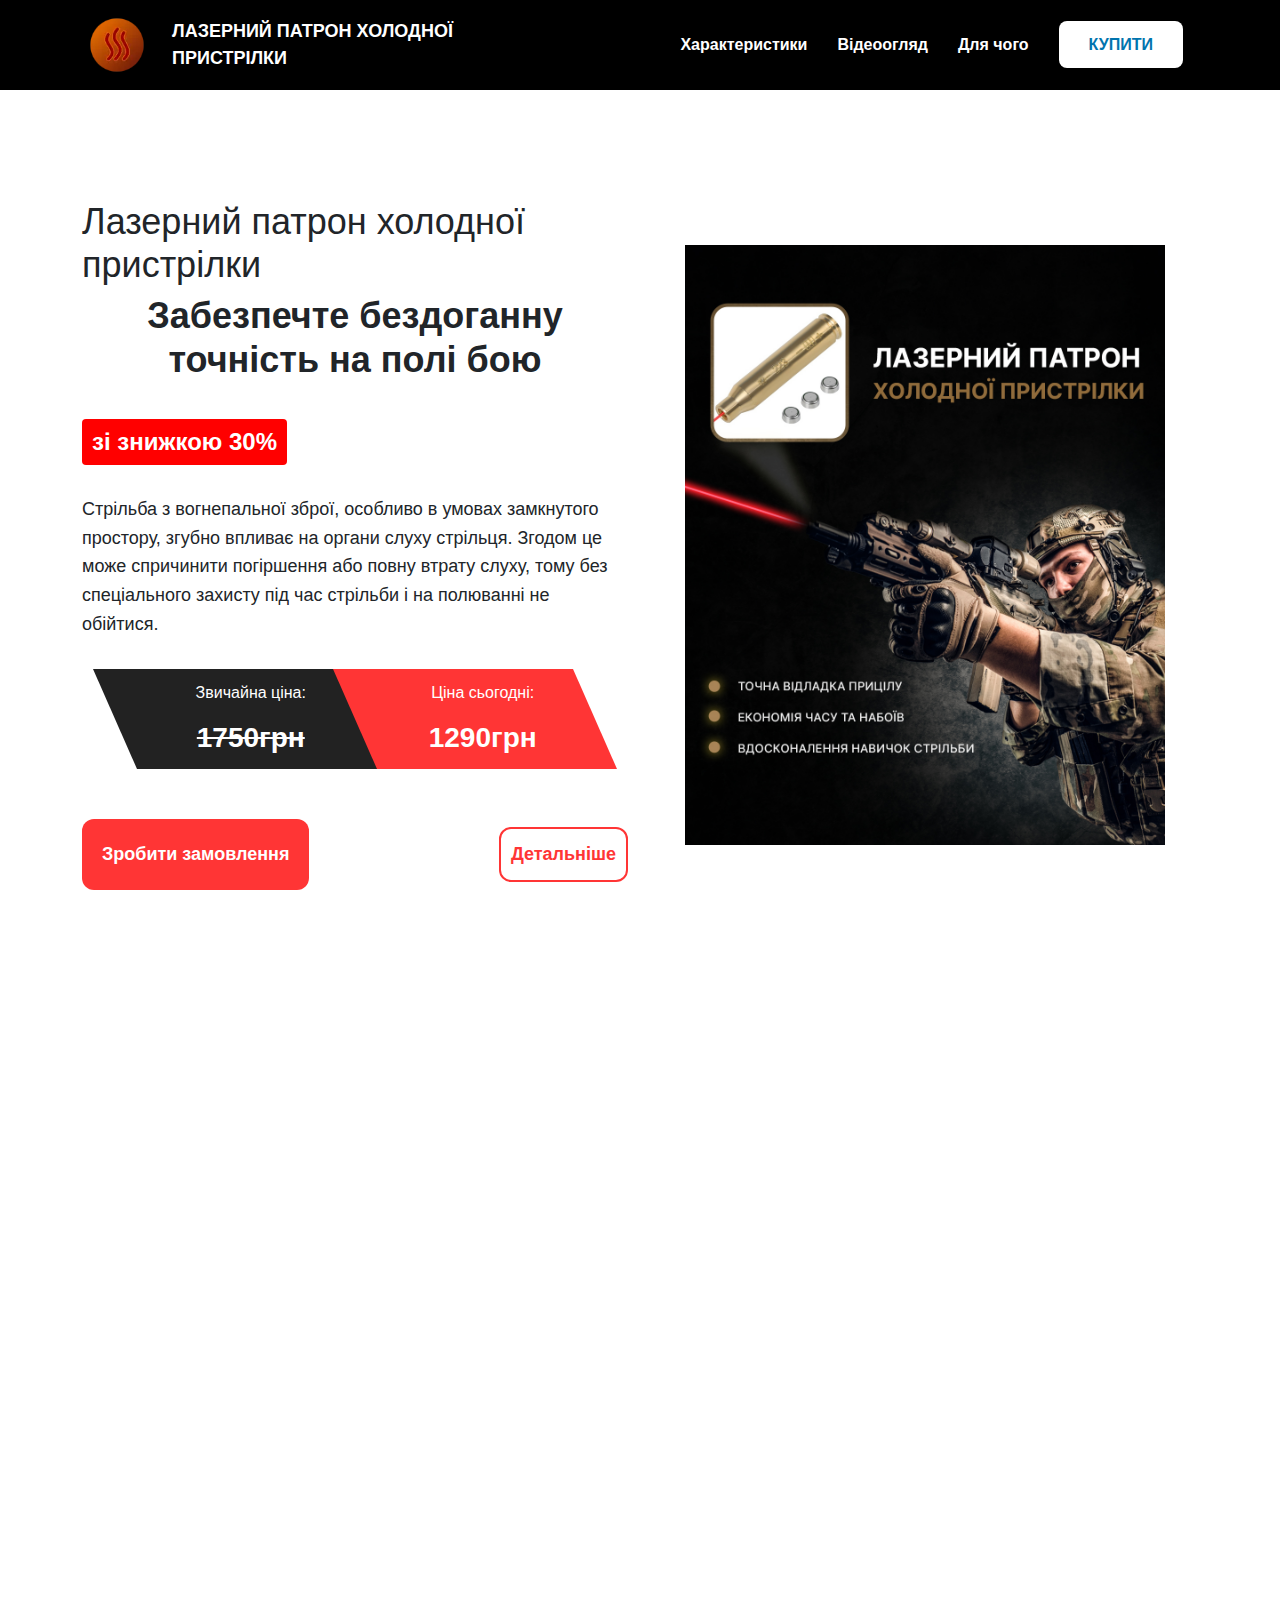
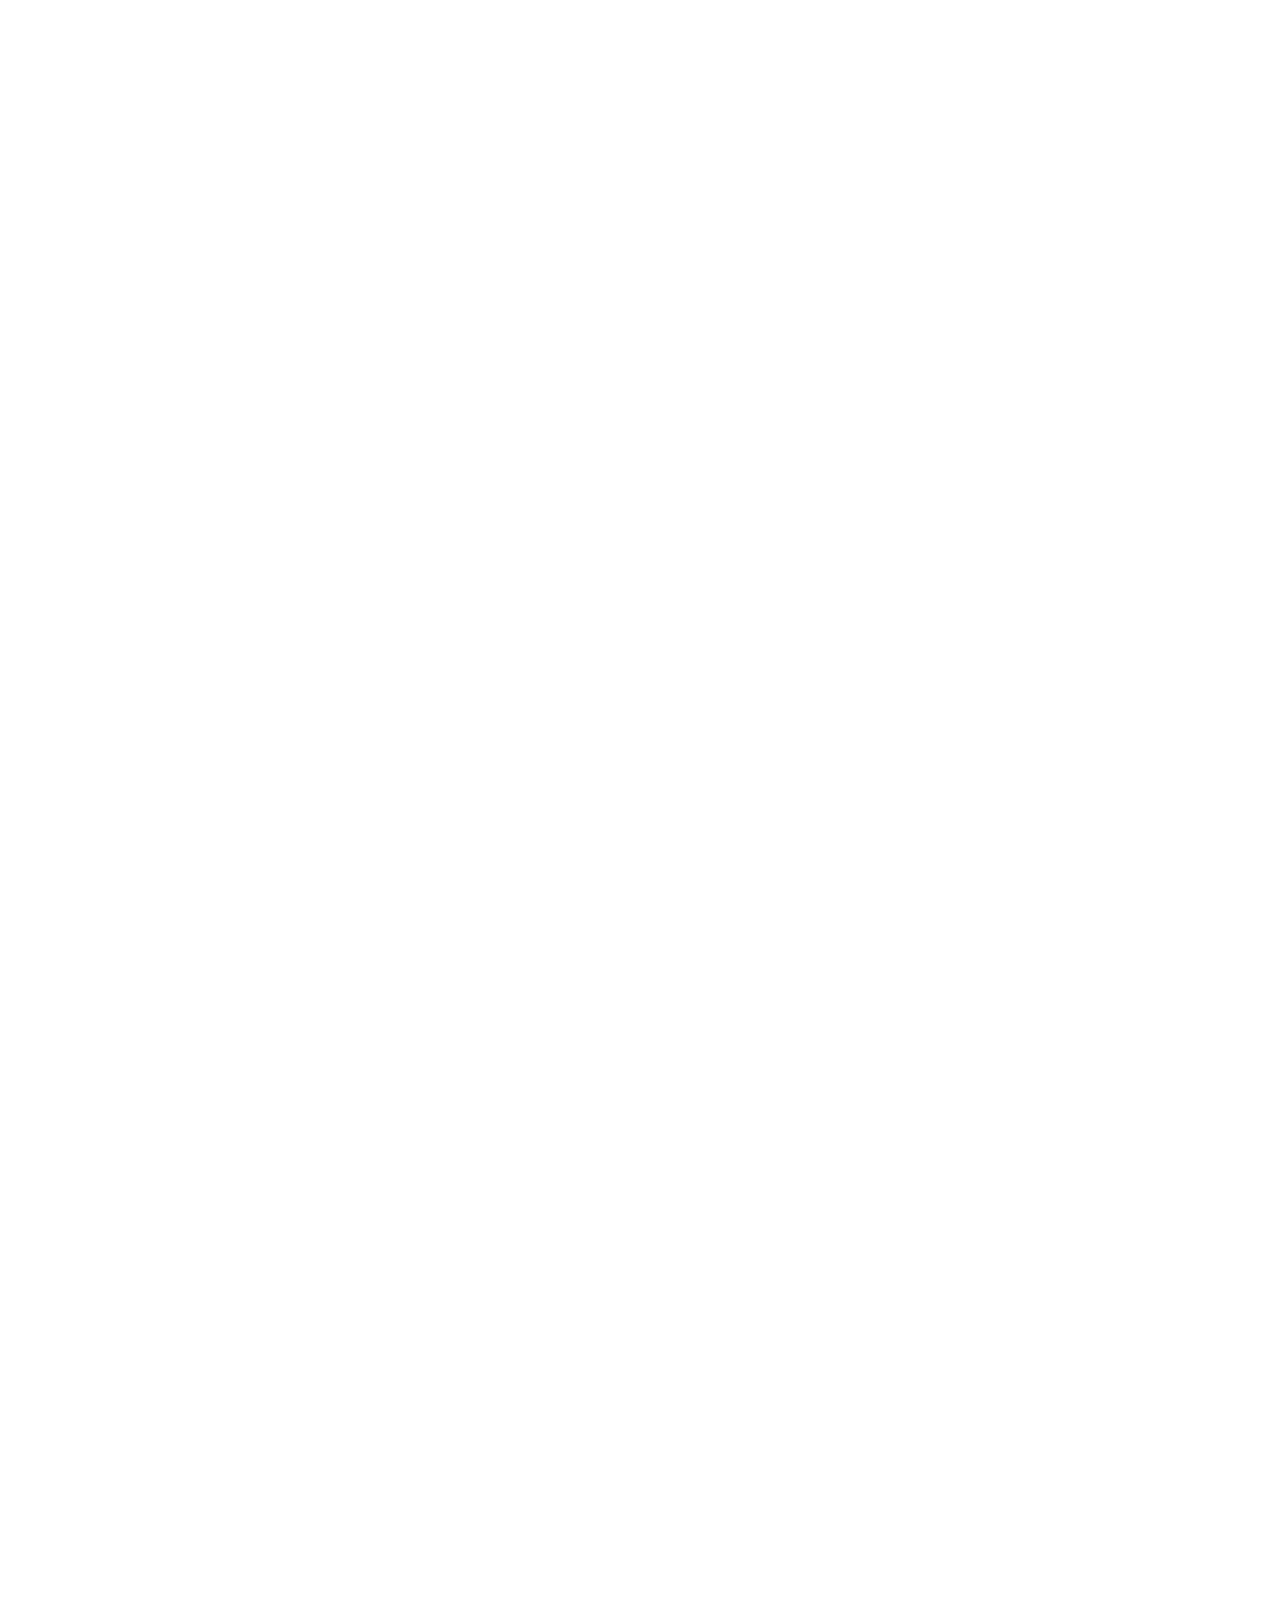
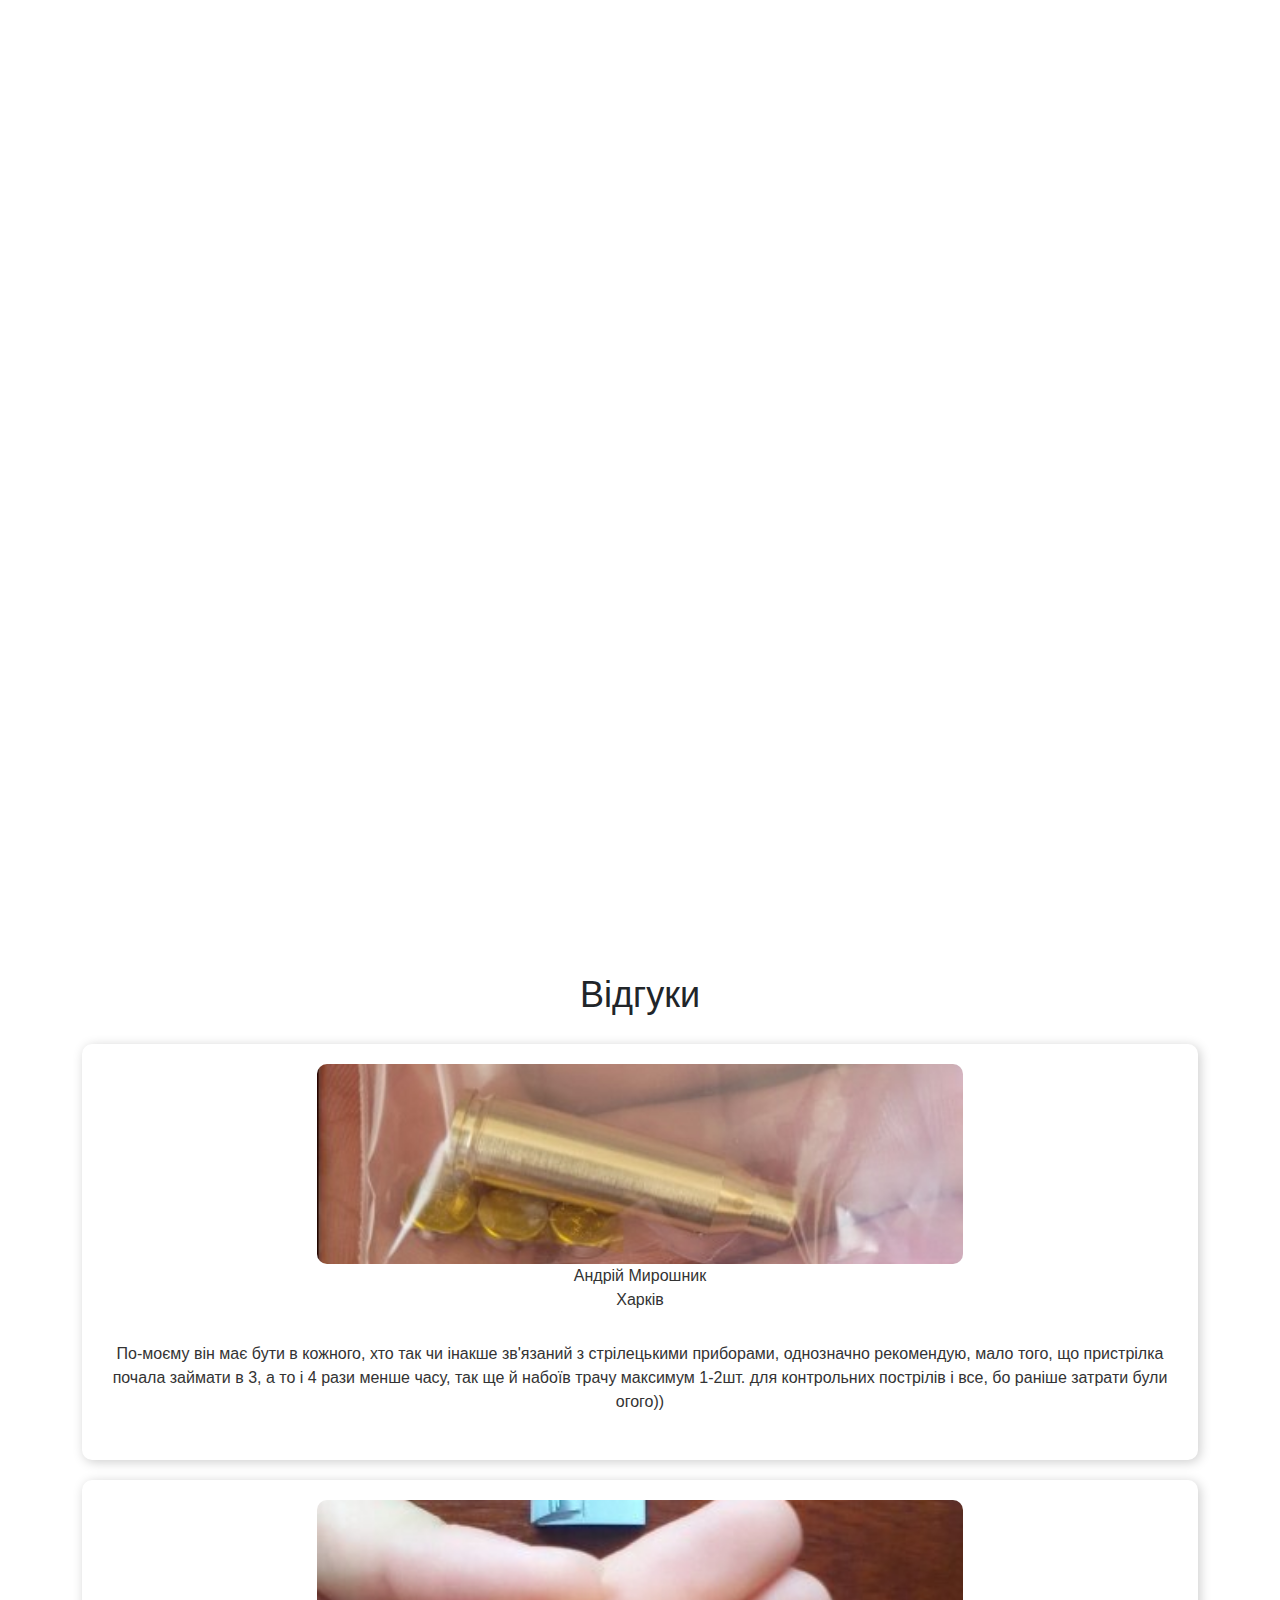
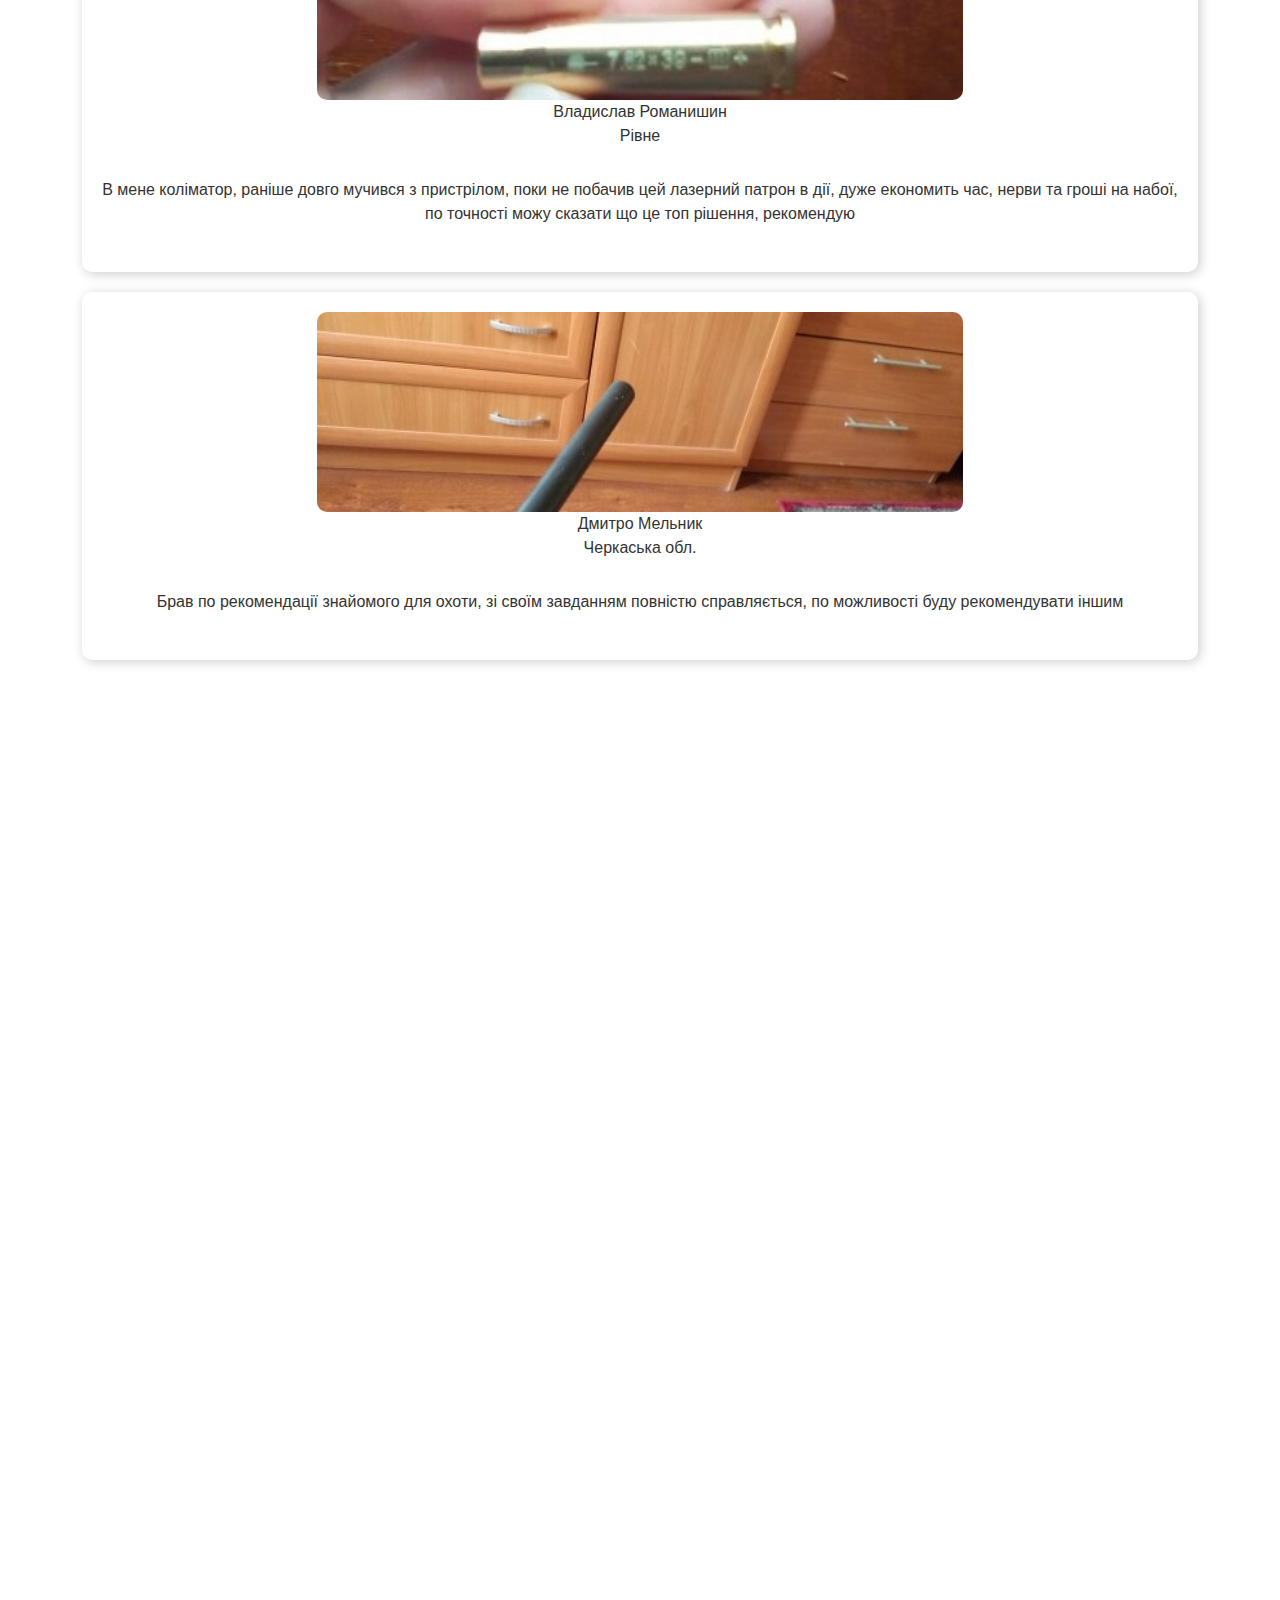
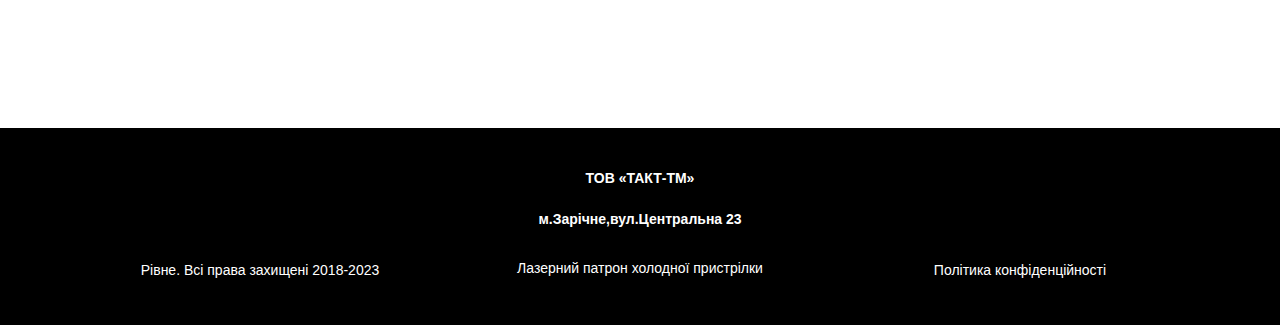
==== commit 627947a7: "fx" ====
--- a/index.htm
+++ b/index.htm
@@ -186,7 +186,7 @@
     </section> -->
 
 
-    <section class="section-bullets" id="bullets" >
+    <section class="section-bullets" id="bullets" data-aos="fade-right">
         <div class="container">
             <div class="row">
                 <div class="col-12">
--- a/css/style.css
+++ b/css/style.css
@@ -570,8 +570,6 @@
 .bullet-item .bullet-img img {
   height: 100%;
   width: 100%;
-  -o-object-fit: contain;
-  object-fit: contain;
 }
 
 .bullet-item .bullet-img video {
